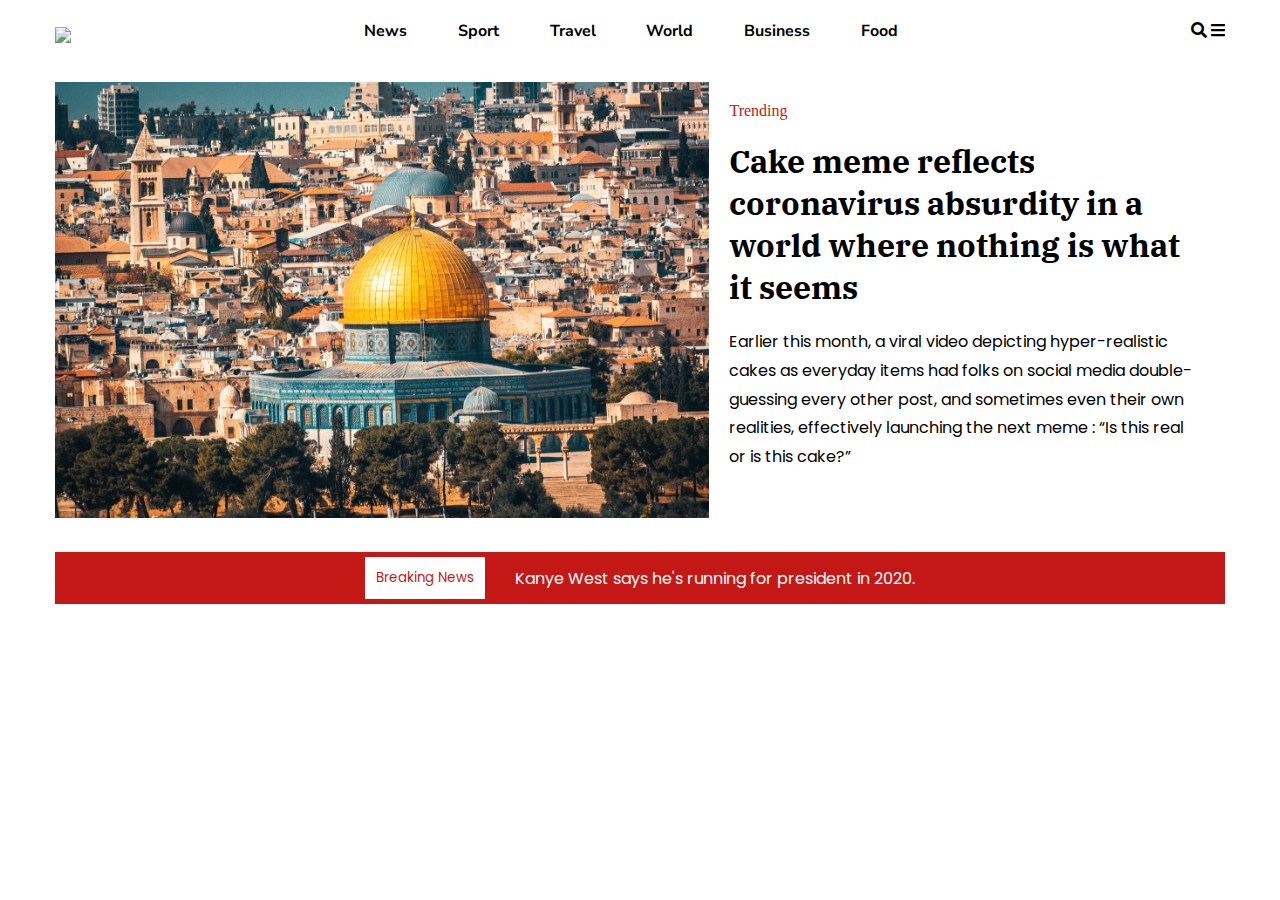
==== index.html @ 87505bb3 "formatt header section > Relates #2" ====
<!DOCTYPE html>
<html lang="en">
  <head>
    <meta charset="UTF-8" />
    <meta http-equiv="X-UA-Compatible" content="IE=edge" />
    <meta name="viewport" content="width=device-width, initial-scale=1.0" />
    <link
      rel="stylesheet"
      href="https://pro.fontawesome.com/releases/v5.10.0/css/all.css"
    />

    <link rel="stylesheet" href="style.css" />
    <title>News Websites</title>
  </head>
  <body>
    <div class="container">
      <header>
        <nav>
          <div class="logo">
            <img src="assets/logo.png" />
          </div>

          <ul class="menu">
            <li><a href=""> News</a></li>
            <li><a href=""> Sport</a></li>
            <li><a href=""> Travel</a></li>
            <li><a href=""> World</a></li>
            <li><a href=""> Business</a></li>
            <li><a href=""> Food</a></li>
          </ul>
          <div class="toggle">
            <span><i class="fas fa-search"></i></span>
            <span><i class="fas fa-bars"></i></span>
          </div>
        </nav>
        <div class="header">
          <div class="header-img">
            <img src="assets/1.png" alt="" />
          </div>
          <div class="header-info">
            <span>Trending</span>
            <h1>
              Cake meme reflects coronavirus absurdity in a world where nothing
              is what it seems
            </h1>
            <p>
              Earlier this month, a viral video depicting hyper-realistic cakes
              as everyday items had folks on social media double-guessing every
              other post, and sometimes even their own realities, effectively
              launching the next meme : “Is this real or is this cake?”
            </p>
          </div>
        </div>

        <div class="news">
          <button>Breaking News</button>

          <p>Kanye West says he's running for president in 2020.</p>
        </div>
      </header>
    </div>
  </body>
</html>
---- style.css ----
@import url("https://fonts.googleapis.com/css2?family=IBM+Plex+Serif:wght@300&display=swap");
@import url("https://fonts.googleapis.com/css2?family=IBM+Plex+Serif:wght@300&family=Poppins:wght@200&display=swap");
@import url("https://fonts.googleapis.com/css2?family=IBM+Plex+Serif:wght@300&family=Nunito+Sans:wght@200&family=Poppins:wght@200&display=swap");

* {
  padding: 0;
  margin: 0;
  box-sizing: border-box;
}
html {
  font-size: 16px;
}
.container {
  margin: auto;
  width: 1170px;
}

nav {
  width: 100%;
  margin-top: 10px;
  display: flex;
  flex-wrap: wrap;
  justify-content: space-between;
  align-items: center;
}
nav .logo {
  color: #000;
  font-family: "IBM Plex Serif";
  font-size: 2rem;
}

nav .menu {
  width: 50%;
  display: flex;
  flex-wrap: wrap;
  justify-content: space-around;
  list-style: none;
}
nav .menu li a {
  text-decoration: none;
  color: #000;
  font-weight: bold;
  font-family: "Nunito Sans";
  transition: all 0.5s ease-in-out;
}
nav .menu li a:hover {
  color: #c31815;
}
.header {
  margin: 30px 0px;
  display: flex;
  justify-content: space-between;
}
.header-img {
  overflow: hidden;
}
.header-img img {
  transition: all 0.5s ease-in-out;
}
.header-img:hover img {
  transform: scale(1.3);
}
.header-img img {
  max-width: 100%;
}

.header-info {
  padding: 20px;
  width: 50%;
}
.header-info span {
  color: #c31815;
}
.header-info h1 {
  margin: 20px 0px;
  font-family: "IBM Plex Serif";
}
.header-info p {
  line-height: 1.8;
  font-family: Poppins;
}

header .news {
  display: flex;
  justify-content: center;
  align-items: center;
  background-color: #c31815;
  padding: 5px;
}
header .news button {
  background-color: #fff;
  border: 1px solid #fff;
  margin-right: 30px;
  color: #c31815;
  padding: 10px;
  font-family: Poppins;
  animation: anime 1s ease-in-out 2s infinite forwards;
}
header .news p {
  color: #fff;
  font-family: Poppins;
}

@keyframes anime {
  0% {
    color: #000;
    font-size: 1.5rem;
  }

  100% {
    color: red;
    font-size: 1.5rem;
  }
}
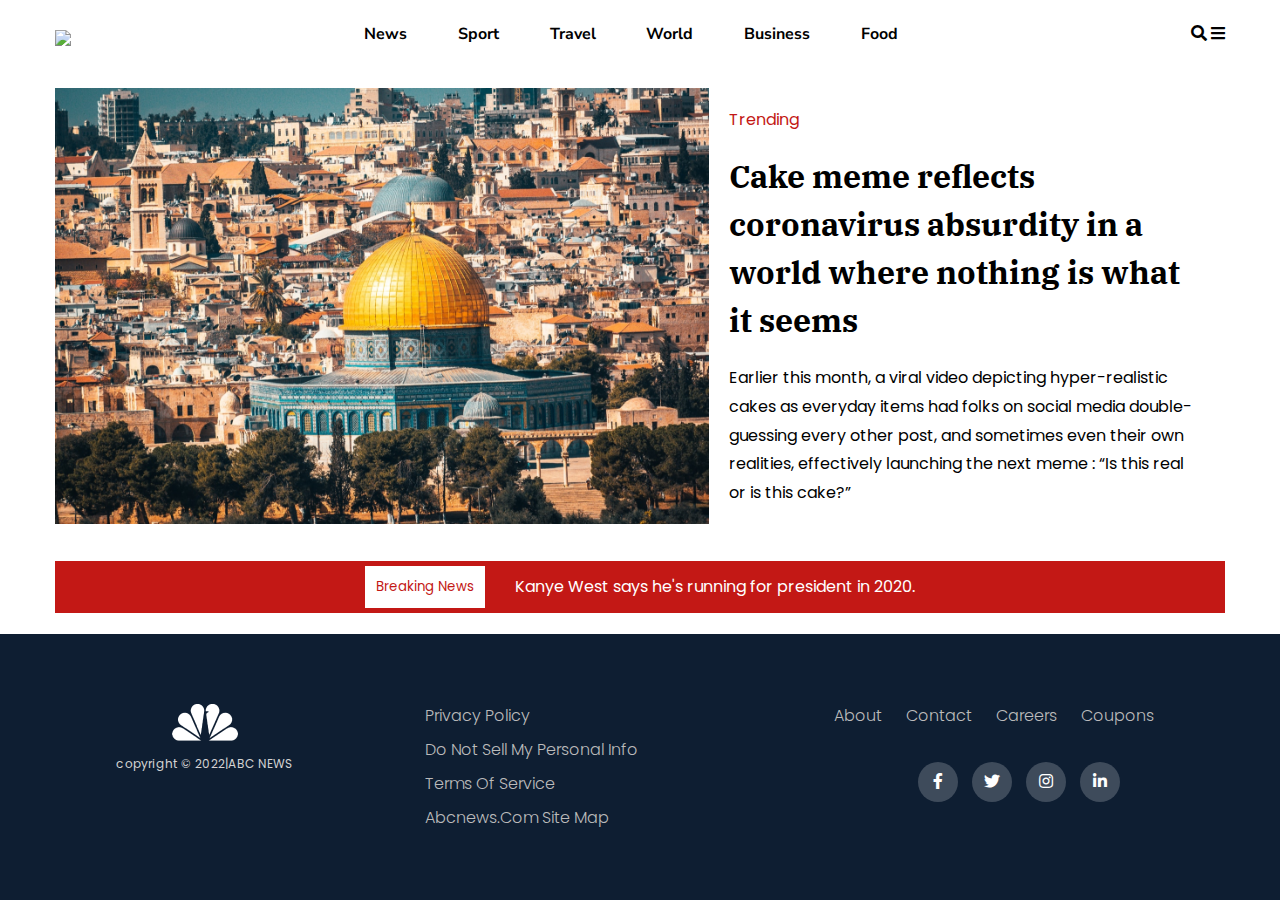
==== commit 499136f5: "add index.html and style.css and assets" ====
--- a/index.html
+++ b/index.html
@@ -1,63 +1,100 @@
 <!DOCTYPE html>
 <html lang="en">
-  <head>
+
+<head>
     <meta charset="UTF-8" />
     <meta http-equiv="X-UA-Compatible" content="IE=edge" />
     <meta name="viewport" content="width=device-width, initial-scale=1.0" />
-    <link
-      rel="stylesheet"
-      href="https://pro.fontawesome.com/releases/v5.10.0/css/all.css"
-    />
+    <link rel="stylesheet" href="https://pro.fontawesome.com/releases/v5.10.0/css/all.css" />
 
     <link rel="stylesheet" href="style.css" />
     <title>News Websites</title>
-  </head>
-  <body>
+</head>
+
+<body>
     <div class="container">
-      <header>
-        <nav>
-          <div class="logo">
-            <img src="assets/logo.png" />
-          </div>
+        <header>
+            <nav>
+                <div class="logo">
+                    <img src="assets/logo.png" />
+                </div>
 
-          <ul class="menu">
-            <li><a href=""> News</a></li>
-            <li><a href=""> Sport</a></li>
-            <li><a href=""> Travel</a></li>
-            <li><a href=""> World</a></li>
-            <li><a href=""> Business</a></li>
-            <li><a href=""> Food</a></li>
-          </ul>
-          <div class="toggle">
-            <span><i class="fas fa-search"></i></span>
-            <span><i class="fas fa-bars"></i></span>
-          </div>
-        </nav>
-        <div class="header">
-          <div class="header-img">
-            <img src="assets/1.png" alt="" />
-          </div>
-          <div class="header-info">
-            <span>Trending</span>
-            <h1>
-              Cake meme reflects coronavirus absurdity in a world where nothing
-              is what it seems
-            </h1>
-            <p>
-              Earlier this month, a viral video depicting hyper-realistic cakes
-              as everyday items had folks on social media double-guessing every
-              other post, and sometimes even their own realities, effectively
-              launching the next meme : “Is this real or is this cake?”
-            </p>
-          </div>
+                <ul class="menu">
+                    <li><a href=""> News</a></li>
+                    <li><a href=""> Sport</a></li>
+                    <li><a href=""> Travel</a></li>
+                    <li><a href=""> World</a></li>
+                    <li><a href=""> Business</a></li>
+                    <li><a href=""> Food</a></li>
+                </ul>
+                <div class="toggle">
+                    <span><i class="fas fa-search"></i></span>
+                    <span><i class="fas fa-bars"></i></span>
+                </div>
+            </nav>
+            <div class="header">
+                <div class="header-img">
+                    <img src="assets/1.png" alt="" />
+                </div>
+                <div class="header-info">
+                    <span>Trending</span>
+                    <h1>
+                        Cake meme reflects coronavirus absurdity in a world where nothing is what it seems
+                    </h1>
+                    <p>
+                        Earlier this month, a viral video depicting hyper-realistic cakes as everyday items had folks on social media double-guessing every other post, and sometimes even their own realities, effectively launching the next meme : “Is this real or is this cake?”
+                    </p>
+                </div>
+            </div>
+
+            <div class="news">
+                <button>Breaking News</button>
+
+                <p>Kanye West says he's running for president in 2020.</p>
+            </div>
+        </header>
+    </div>
+
+
+    <footer class="footer">
+        <div class="row">
+            <div class="footer-col footer-logo">
+                <img src="assets/image_53.png">
+                <p class="copyright">copyright &copy; 2022|ABC NEWS</p>
+
+            </div>
+
+            <div class="footer-col">
+                <ul>
+                    <li><a href="#">Privacy Policy</a></li>
+                    <li><a href="#">Do not sell my personal info</a></li>
+                    <li><a href="#">Terms of Service</a></li>
+                    <li><a href="#">abcnews.com Site Map</a></li>
+                </ul>
+            </div>
+            <div class="footer-col">
+                <ul>
+                    <div class="about">
+                        <a href="#">About&nbsp; &nbsp; &nbsp; </a>
+                        <a href="#">Contact&nbsp; &nbsp; &nbsp; </a>
+                        <a href="#">Careers&nbsp; &nbsp; &nbsp; </a>
+                        <a href="#">Coupons</a>
+                    </div>
+
+                </ul>
+                <br>
+                <div class="social-links">
+                    <a href="#"><i class="fab fa-facebook-f"></i></a>
+                    <a href="#"><i class="fab fa-twitter"></i></a>
+                    <a href="#"><i class="fab fa-instagram"></i></a>
+                    <a href="#"><i class="fab fa-linkedin-in"></i></a>
+                </div>
+            </div>
         </div>
+        </div>
+    </footer>
 
-        <div class="news">
-          <button>Breaking News</button>
+</body>
 
-          <p>Kanye West says he's running for president in 2020.</p>
-        </div>
-      </header>
-    </div>
-  </body>
-</html>
+
+</html>--- a/style.css
+++ b/style.css
@@ -1,114 +1,228 @@
 @import url("https://fonts.googleapis.com/css2?family=IBM+Plex+Serif:wght@300&display=swap");
 @import url("https://fonts.googleapis.com/css2?family=IBM+Plex+Serif:wght@300&family=Poppins:wght@200&display=swap");
 @import url("https://fonts.googleapis.com/css2?family=IBM+Plex+Serif:wght@300&family=Nunito+Sans:wght@200&family=Poppins:wght@200&display=swap");
-
 * {
-  padding: 0;
-  margin: 0;
-  box-sizing: border-box;
-}
+    padding: 0;
+    margin: 0;
+    box-sizing: border-box;
+}
+
 html {
-  font-size: 16px;
-}
+    font-size: 16px;
+}
+
 .container {
-  margin: auto;
-  width: 1170px;
+    margin: auto;
+    width: 1170px;
 }
 
 nav {
-  width: 100%;
-  margin-top: 10px;
-  display: flex;
-  flex-wrap: wrap;
-  justify-content: space-between;
-  align-items: center;
-}
+    width: 100%;
+    margin-top: 10px;
+    display: flex;
+    flex-wrap: wrap;
+    justify-content: space-between;
+    align-items: center;
+}
+
 nav .logo {
-  color: #000;
-  font-family: "IBM Plex Serif";
-  font-size: 2rem;
+    color: #000;
+    font-family: "IBM Plex Serif";
+    font-size: 2rem;
 }
 
 nav .menu {
-  width: 50%;
-  display: flex;
-  flex-wrap: wrap;
-  justify-content: space-around;
-  list-style: none;
-}
+    width: 50%;
+    display: flex;
+    flex-wrap: wrap;
+    justify-content: space-around;
+    list-style: none;
+}
+
 nav .menu li a {
-  text-decoration: none;
-  color: #000;
-  font-weight: bold;
-  font-family: "Nunito Sans";
-  transition: all 0.5s ease-in-out;
-}
+    text-decoration: none;
+    color: #000;
+    font-weight: bold;
+    font-family: "Nunito Sans";
+    transition: all 0.5s ease-in-out;
+}
+
 nav .menu li a:hover {
-  color: #c31815;
-}
+    color: #c31815;
+}
+
 .header {
-  margin: 30px 0px;
-  display: flex;
-  justify-content: space-between;
-}
+    margin: 30px 0px;
+    display: flex;
+    justify-content: space-between;
+}
+
 .header-img {
-  overflow: hidden;
-}
+    overflow: hidden;
+}
+
 .header-img img {
-  transition: all 0.5s ease-in-out;
-}
+    transition: all 0.5s ease-in-out;
+}
+
 .header-img:hover img {
-  transform: scale(1.3);
-}
+    transform: scale(1.3);
+}
+
 .header-img img {
-  max-width: 100%;
+    max-width: 100%;
 }
 
 .header-info {
-  padding: 20px;
-  width: 50%;
-}
+    padding: 20px;
+    width: 50%;
+}
+
 .header-info span {
-  color: #c31815;
-}
+    color: #c31815;
+}
+
 .header-info h1 {
-  margin: 20px 0px;
-  font-family: "IBM Plex Serif";
-}
+    margin: 20px 0px;
+    font-family: "IBM Plex Serif";
+}
+
 .header-info p {
-  line-height: 1.8;
-  font-family: Poppins;
+    line-height: 1.8;
+    font-family: Poppins;
 }
 
 header .news {
-  display: flex;
-  justify-content: center;
-  align-items: center;
-  background-color: #c31815;
-  padding: 5px;
-}
+    display: flex;
+    justify-content: center;
+    align-items: center;
+    background-color: #c31815;
+    padding: 5px;
+}
+
 header .news button {
-  background-color: #fff;
-  border: 1px solid #fff;
-  margin-right: 30px;
-  color: #c31815;
-  padding: 10px;
-  font-family: Poppins;
-  animation: anime 1s ease-in-out 2s infinite forwards;
-}
+    background-color: #fff;
+    border: 1px solid #fff;
+    margin-right: 30px;
+    color: #c31815;
+    padding: 10px;
+    font-family: Poppins;
+    animation: anime 1s ease-in-out 2s infinite forwards;
+}
+
 header .news p {
-  color: #fff;
-  font-family: Poppins;
+    color: #fff;
+    font-family: Poppins;
 }
 
 @keyframes anime {
-  0% {
-    color: #000;
-    font-size: 1.5rem;
-  }
-
-  100% {
-    color: red;
-    font-size: 1.5rem;
-  }
-}
+    0% {
+        color: #000;
+        font-size: 1.5rem;
+    }
+    100% {
+        color: red;
+        font-size: 1.5rem;
+    }
+}
+
+body {
+    line-height: 1.5;
+    font-family: "Poppins", sans-serif;
+}
+
+.row {
+    display: flex;
+    flex-wrap: wrap;
+}
+
+ul {
+    list-style: none;
+}
+
+.footer {
+    background-color: #0e1e32;
+    padding: 70px 0;
+    position: absolute;
+    bottom: 0;
+    width: 100%;
+}
+
+.footer-col {
+    width: 32%;
+    padding: 0 15px;
+}
+
+.footer-col ul li:not(:last-child) {
+    margin-bottom: 10px;
+}
+
+.footer-col ul li a {
+    font-size: 16px;
+    text-transform: capitalize;
+    color: #ffffff;
+    text-decoration: none;
+    font-weight: 300;
+    color: #bbbbbb;
+    display: block;
+    transition: all 0.3s ease;
+}
+
+.footer-col ul li a:hover {
+    color: #ffffff;
+    padding-left: 8px;
+}
+
+.footer-col .social-links {
+    text-align: center;
+}
+
+.footer-col .social-links a {
+    display: inline-block;
+    height: 40px;
+    width: 40px;
+    background-color: rgba(255, 255, 255, 0.2);
+    margin: 0 10px 10px 0;
+    text-align: center;
+    line-height: 40px;
+    color: #ffffff;
+    border-radius: 50%;
+    transition: all 0.5s ease;
+}
+
+.footer-col .social-links a:hover {
+    color: #24262b;
+    background-color: #ffffff;
+}
+
+.copyright {
+    font-family: Poppins;
+    font-size: 12px;
+    line-height: 25px;
+    /* identical to box height */
+    letter-spacing: 0.02em;
+    color: lightgray;
+}
+
+.about {
+    margin-bottom: 10px;
+}
+
+.about a {
+    font-size: 16px;
+    text-transform: capitalize;
+    color: #ffffff;
+    text-decoration: none;
+    font-weight: 300;
+    color: #bbbbbb;
+    transition: all 0.3s ease;
+}
+
+.about a:hover {
+    color: #ffffff;
+    padding-left: 8px;
+}
+
+.footer-logo {
+    text-align: center;
+}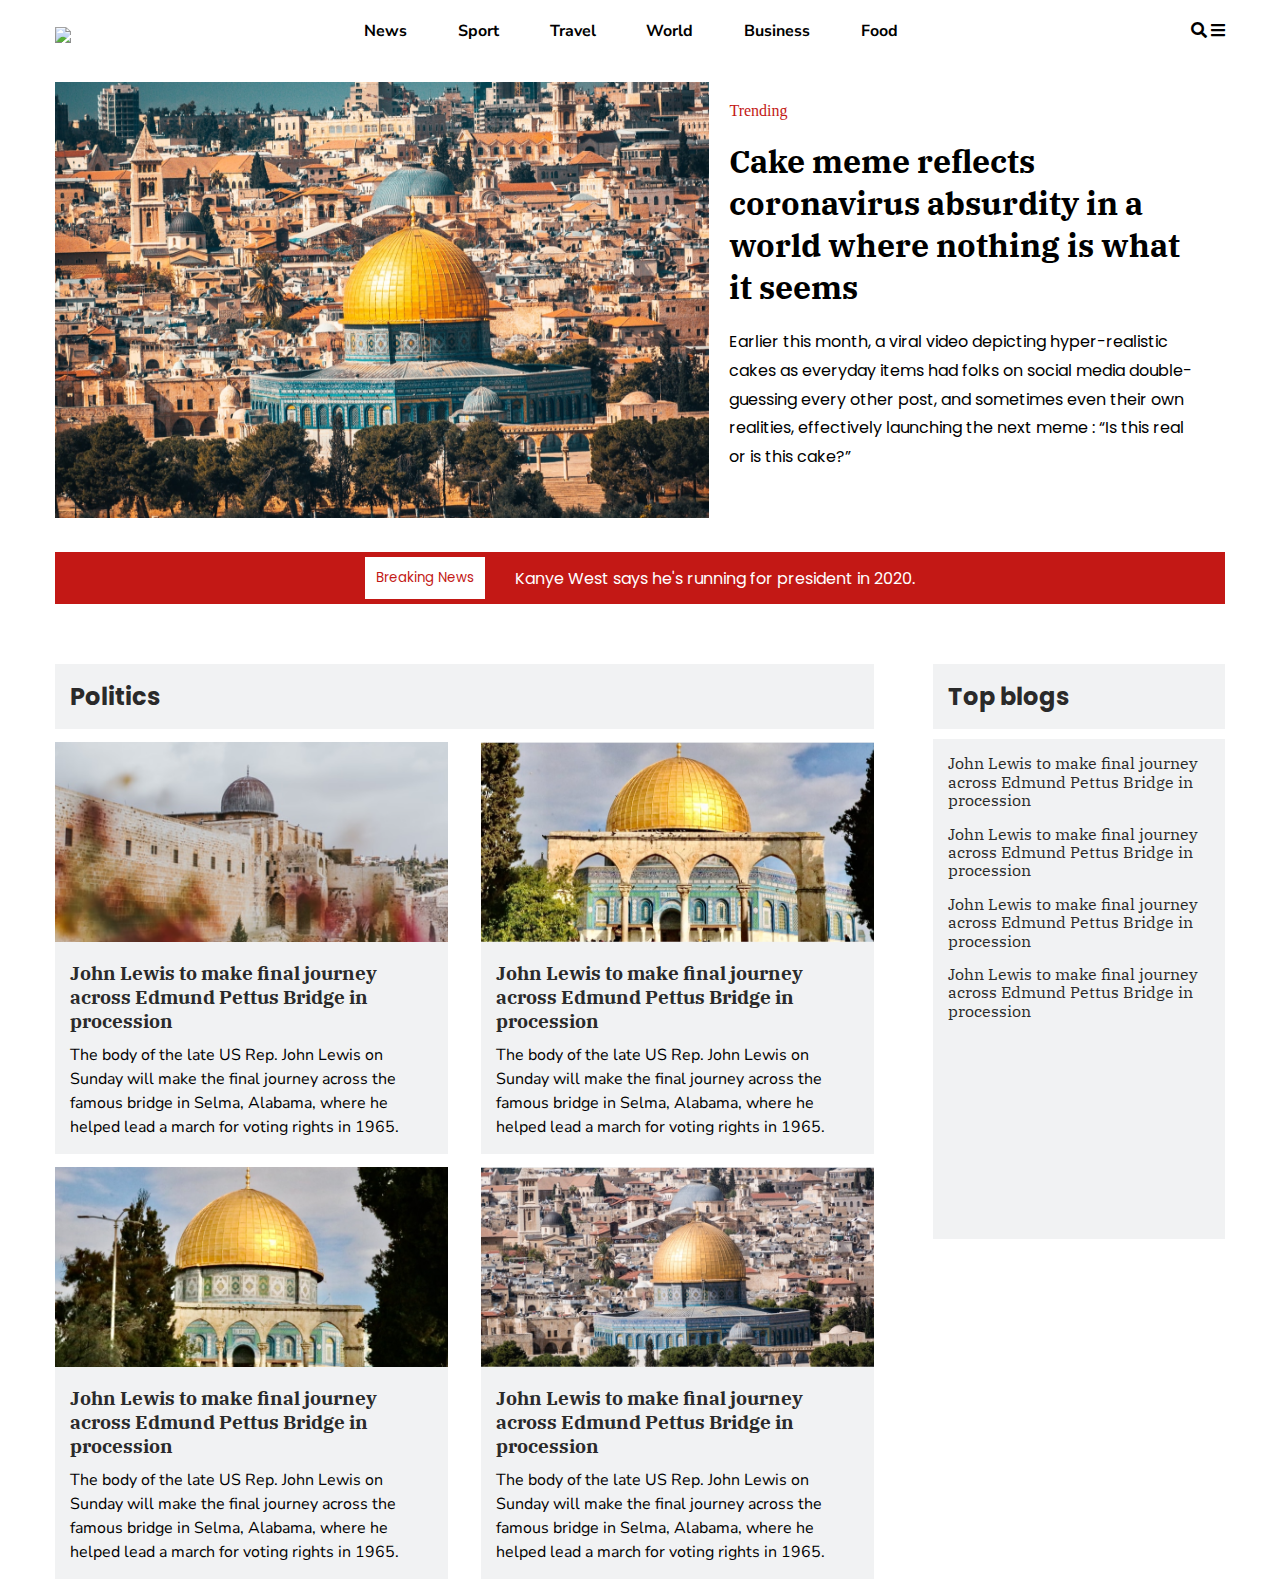
==== commit d3816626: "Create Politics Section & TopBlogs Section Aside > Relates #4" ====
--- a/index.html
+++ b/index.html
@@ -1,100 +1,162 @@
 <!DOCTYPE html>
 <html lang="en">
-
-<head>
+  <head>
     <meta charset="UTF-8" />
     <meta http-equiv="X-UA-Compatible" content="IE=edge" />
     <meta name="viewport" content="width=device-width, initial-scale=1.0" />
-    <link rel="stylesheet" href="https://pro.fontawesome.com/releases/v5.10.0/css/all.css" />
+    <link
+      rel="stylesheet"
+      href="https://pro.fontawesome.com/releases/v5.10.0/css/all.css"
+    />
 
     <link rel="stylesheet" href="style.css" />
     <title>News Websites</title>
-</head>
+  </head>
+  <body>
+    <div class="container">
+      <header>
+        <nav>
+          <div class="logo">
+            <img src="assets/logo.png" />
+          </div>
 
-<body>
-    <div class="container">
-        <header>
-            <nav>
-                <div class="logo">
-                    <img src="assets/logo.png" />
+          <ul class="menu">
+            <li><a href=""> News</a></li>
+            <li><a href=""> Sport</a></li>
+            <li><a href=""> Travel</a></li>
+            <li><a href=""> World</a></li>
+            <li><a href=""> Business</a></li>
+            <li><a href=""> Food</a></li>
+          </ul>
+          <div class="toggle">
+            <span><i class="fas fa-search"></i></span>
+            <span><i class="fas fa-bars"></i></span>
+          </div>
+        </nav>
+        <div class="header">
+          <div class="header-img">
+            <img src="assets/1.png" alt="" />
+          </div>
+          <div class="header-info">
+            <span>Trending</span>
+            <h1>
+              Cake meme reflects coronavirus absurdity in a world where nothing
+              is what it seems
+            </h1>
+            <p>
+              Earlier this month, a viral video depicting hyper-realistic cakes
+              as everyday items had folks on social media double-guessing every
+              other post, and sometimes even their own realities, effectively
+              launching the next meme : “Is this real or is this cake?”
+            </p>
+          </div>
+        </div>
+
+        <div class="header-news">
+          <button>Breaking News</button>
+
+          <p>Kanye West says he's running for president in 2020.</p>
+        </div>
+      </header>
+
+      <main>
+        <section class="main">
+          <div class="news">
+            <h2>Politics</h2>
+
+            <div class="cards">
+              <div class="card">
+                <img src="assets/2.png" alt="" />
+                <div class="card-body">
+                  <h3>
+                    John Lewis to make final journey across Edmund Pettus Bridge
+                    in procession
+                  </h3>
+                  <p>
+                    The body of the late US Rep. John Lewis on Sunday will make
+                    the final journey across the famous bridge in Selma,
+                    Alabama, where he helped lead a march for voting rights in
+                    1965.
+                  </p>
                 </div>
+              </div>
 
-                <ul class="menu">
-                    <li><a href=""> News</a></li>
-                    <li><a href=""> Sport</a></li>
-                    <li><a href=""> Travel</a></li>
-                    <li><a href=""> World</a></li>
-                    <li><a href=""> Business</a></li>
-                    <li><a href=""> Food</a></li>
-                </ul>
-                <div class="toggle">
-                    <span><i class="fas fa-search"></i></span>
-                    <span><i class="fas fa-bars"></i></span>
+              <div class="card">
+                <img src="assets/3.png" alt="" />
+                <div class="card-body">
+                  <h3>
+                    John Lewis to make final journey across Edmund Pettus Bridge
+                    in procession
+                  </h3>
+                  <p>
+                    The body of the late US Rep. John Lewis on Sunday will make
+                    the final journey across the famous bridge in Selma,
+                    Alabama, where he helped lead a march for voting rights in
+                    1965.
+                  </p>
                 </div>
-            </nav>
-            <div class="header">
-                <div class="header-img">
-                    <img src="assets/1.png" alt="" />
-                </div>
-                <div class="header-info">
-                    <span>Trending</span>
-                    <h1>
-                        Cake meme reflects coronavirus absurdity in a world where nothing is what it seems
-                    </h1>
-                    <p>
-                        Earlier this month, a viral video depicting hyper-realistic cakes as everyday items had folks on social media double-guessing every other post, and sometimes even their own realities, effectively launching the next meme : “Is this real or is this cake?”
-                    </p>
-                </div>
+              </div>
             </div>
 
-            <div class="news">
-                <button>Breaking News</button>
+            <div class="cards">
+              <div class="card">
+                <img src="assets/4.png" alt="" />
+                <div class="card-body">
+                  <h3>
+                    John Lewis to make final journey across Edmund Pettus Bridge
+                    in procession
+                  </h3>
+                  <p>
+                    The body of the late US Rep. John Lewis on Sunday will make
+                    the final journey across the famous bridge in Selma,
+                    Alabama, where he helped lead a march for voting rights in
+                    1965.
+                  </p>
+                </div>
+              </div>
 
-                <p>Kanye West says he's running for president in 2020.</p>
+              <div class="card">
+                <img src="assets/5.png" alt="" />
+                <div class="card-body">
+                  <h3>
+                    John Lewis to make final journey across Edmund Pettus Bridge
+                    in procession
+                  </h3>
+                  <p>
+                    The body of the late US Rep. John Lewis on Sunday will make
+                    the final journey across the famous bridge in Selma,
+                    Alabama, where he helped lead a march for voting rights in
+                    1965.
+                  </p>
+                </div>
+              </div>
             </div>
-        </header>
+          </div>
+
+          <div class="blogs">
+            <h2>Top blogs</h2>
+
+            <div class="last-blogs">
+              <p>
+                John Lewis to make final journey across Edmund Pettus Bridge in
+                procession
+              </p>
+              <p>
+                John Lewis to make final journey across Edmund Pettus Bridge in
+                procession
+              </p>
+              <p>
+                John Lewis to make final journey across Edmund Pettus Bridge in
+                procession
+              </p>
+              <p>
+                John Lewis to make final journey across Edmund Pettus Bridge in
+                procession
+              </p>
+            </div>
+          </div>
+        </section>
+      </main>
     </div>
-
-
-    <footer class="footer">
-        <div class="row">
-            <div class="footer-col footer-logo">
-                <img src="assets/image_53.png">
-                <p class="copyright">copyright &copy; 2022|ABC NEWS</p>
-
-            </div>
-
-            <div class="footer-col">
-                <ul>
-                    <li><a href="#">Privacy Policy</a></li>
-                    <li><a href="#">Do not sell my personal info</a></li>
-                    <li><a href="#">Terms of Service</a></li>
-                    <li><a href="#">abcnews.com Site Map</a></li>
-                </ul>
-            </div>
-            <div class="footer-col">
-                <ul>
-                    <div class="about">
-                        <a href="#">About&nbsp; &nbsp; &nbsp; </a>
-                        <a href="#">Contact&nbsp; &nbsp; &nbsp; </a>
-                        <a href="#">Careers&nbsp; &nbsp; &nbsp; </a>
-                        <a href="#">Coupons</a>
-                    </div>
-
-                </ul>
-                <br>
-                <div class="social-links">
-                    <a href="#"><i class="fab fa-facebook-f"></i></a>
-                    <a href="#"><i class="fab fa-twitter"></i></a>
-                    <a href="#"><i class="fab fa-instagram"></i></a>
-                    <a href="#"><i class="fab fa-linkedin-in"></i></a>
-                </div>
-            </div>
-        </div>
-        </div>
-    </footer>
-
-</body>
-
-
-</html>+  </body>
+</html>
--- a/style.css
+++ b/style.css
@@ -1,228 +1,191 @@
 @import url("https://fonts.googleapis.com/css2?family=IBM+Plex+Serif:wght@300&display=swap");
 @import url("https://fonts.googleapis.com/css2?family=IBM+Plex+Serif:wght@300&family=Poppins:wght@200&display=swap");
 @import url("https://fonts.googleapis.com/css2?family=IBM+Plex+Serif:wght@300&family=Nunito+Sans:wght@200&family=Poppins:wght@200&display=swap");
+
 * {
-    padding: 0;
-    margin: 0;
-    box-sizing: border-box;
+  padding: 0;
+  margin: 0;
+  box-sizing: border-box;
 }
-
 html {
-    font-size: 16px;
+  font-size: 16px;
 }
-
 .container {
-    margin: auto;
-    width: 1170px;
+  margin: auto;
+  width: 1170px;
 }
 
 nav {
-    width: 100%;
-    margin-top: 10px;
-    display: flex;
-    flex-wrap: wrap;
-    justify-content: space-between;
-    align-items: center;
+  width: 100%;
+  margin-top: 10px;
+  display: flex;
+  flex-wrap: wrap;
+  justify-content: space-between;
+  align-items: center;
 }
-
 nav .logo {
-    color: #000;
-    font-family: "IBM Plex Serif";
-    font-size: 2rem;
+  color: #000;
+  font-family: "IBM Plex Serif";
+  font-size: 2rem;
 }
 
 nav .menu {
-    width: 50%;
-    display: flex;
-    flex-wrap: wrap;
-    justify-content: space-around;
-    list-style: none;
+  width: 50%;
+  display: flex;
+  flex-wrap: wrap;
+  justify-content: space-around;
+  list-style: none;
 }
-
 nav .menu li a {
-    text-decoration: none;
-    color: #000;
-    font-weight: bold;
-    font-family: "Nunito Sans";
-    transition: all 0.5s ease-in-out;
+  text-decoration: none;
+  color: #000;
+  font-weight: bold;
+  font-family: "Nunito Sans";
+  transition: all 0.5s ease-in-out;
 }
-
 nav .menu li a:hover {
-    color: #c31815;
+  color: #c31815;
 }
-
 .header {
-    margin: 30px 0px;
-    display: flex;
-    justify-content: space-between;
+  margin: 30px 0px;
+  display: flex;
+  justify-content: space-between;
 }
-
 .header-img {
-    overflow: hidden;
+  overflow: hidden;
 }
-
 .header-img img {
-    transition: all 0.5s ease-in-out;
+  transition: all 0.5s ease-in-out;
 }
-
 .header-img:hover img {
-    transform: scale(1.3);
+  transform: scale(1.3);
 }
-
 .header-img img {
-    max-width: 100%;
+  max-width: 100%;
 }
 
 .header-info {
-    padding: 20px;
-    width: 50%;
+  padding: 20px;
+  width: 50%;
+}
+.header-info span {
+  color: #c31815;
+}
+.header-info h1 {
+  margin: 20px 0px;
+  font-family: "IBM Plex Serif";
+}
+.header-info p {
+  line-height: 1.8;
+  font-family: Poppins;
 }
 
-.header-info span {
-    color: #c31815;
+header .header-news {
+  display: flex;
+  justify-content: center;
+  align-items: center;
+  background-color: #c31815;
+  padding: 5px;
 }
-
-.header-info h1 {
-    margin: 20px 0px;
-    font-family: "IBM Plex Serif";
+header .header-news button {
+  background-color: #fff;
+  border: 1px solid #fff;
+  margin-right: 30px;
+  color: #c31815;
+  padding: 10px;
+  font-family: Poppins;
+  animation: anime 1s ease-in-out 2s infinite forwards;
 }
-
-.header-info p {
-    line-height: 1.8;
-    font-family: Poppins;
-}
-
-header .news {
-    display: flex;
-    justify-content: center;
-    align-items: center;
-    background-color: #c31815;
-    padding: 5px;
-}
-
-header .news button {
-    background-color: #fff;
-    border: 1px solid #fff;
-    margin-right: 30px;
-    color: #c31815;
-    padding: 10px;
-    font-family: Poppins;
-    animation: anime 1s ease-in-out 2s infinite forwards;
-}
-
-header .news p {
-    color: #fff;
-    font-family: Poppins;
+header .header-news p {
+  color: #fff;
+  font-family: Poppins;
 }
 
 @keyframes anime {
-    0% {
-        color: #000;
-        font-size: 1.5rem;
-    }
-    100% {
-        color: red;
-        font-size: 1.5rem;
-    }
+  0% {
+    color: #000;
+    font-size: 1.5rem;
+  }
+
+  100% {
+    color: red;
+    font-size: 1.5rem;
+  }
 }
 
-body {
-    line-height: 1.5;
-    font-family: "Poppins", sans-serif;
+/*****  main Section ******/
+.main {
+  padding-top: 60px;
+  display: flex;
+  justify-content: space-between;
+  width: 100%;
+  align-items: flex-start;
 }
 
-.row {
-    display: flex;
-    flex-wrap: wrap;
+.news {
+  width: 70%;
+}
+.news h2 {
+  background-color: #f1f2f3;
+  padding: 15px;
+  color: #2a2a2a;
+  font-family: "Poppins";
 }
 
-ul {
-    list-style: none;
+.news .cards {
+  display: flex;
+  margin-top: 13px;
+  justify-content: space-between;
+}
+.news .cards .card {
+  width: 48%;
+  background-color: #f1f2f3;
+}
+.news .cards .card .card-body {
+  padding: 15px;
+}
+.news .cards .card .card-body h3 {
+  color: #2a2a2a;
+  font-family: "IBM Plex Serif";
+}
+.news .cards .card .card-body p {
+  line-height: 1.5;
+  margin-top: 10px;
+  font-family: "Nunito Sans";
+  font-size: 1rem;
 }
 
-.footer {
-    background-color: #0e1e32;
-    padding: 70px 0;
-    position: absolute;
-    bottom: 0;
-    width: 100%;
+.news .cards .card img {
+  max-width: 100%;
+  height: 200px;
+  object-fit: cover;
+  transition: all 0.5s ease-in-out;
 }
 
-.footer-col {
-    width: 32%;
-    padding: 0 15px;
+.news .cards .card:hover img {
+  transform: scale(1.1);
+}
+.blogs {
+  width: 25%;
 }
 
-.footer-col ul li:not(:last-child) {
-    margin-bottom: 10px;
+.blogs h2 {
+  background-color: #f1f2f3;
+  padding: 15px;
+  color: #2a2a2a;
+  font-family: "Poppins";
+}
+.last-blogs {
+  background-color: #f1f2f3;
+  padding: 15px 0px 15px 15px;
+  margin-top: 10px;
+  height: 500px;
 }
 
-.footer-col ul li a {
-    font-size: 16px;
-    text-transform: capitalize;
-    color: #ffffff;
-    text-decoration: none;
-    font-weight: 300;
-    color: #bbbbbb;
-    display: block;
-    transition: all 0.3s ease;
+.last-blogs p {
+  color: #2a2a2a;
+  margin-bottom: 15px;
+  font-family: "IBM Plex Serif";
+  line-height: 115.38%;
 }
-
-.footer-col ul li a:hover {
-    color: #ffffff;
-    padding-left: 8px;
-}
-
-.footer-col .social-links {
-    text-align: center;
-}
-
-.footer-col .social-links a {
-    display: inline-block;
-    height: 40px;
-    width: 40px;
-    background-color: rgba(255, 255, 255, 0.2);
-    margin: 0 10px 10px 0;
-    text-align: center;
-    line-height: 40px;
-    color: #ffffff;
-    border-radius: 50%;
-    transition: all 0.5s ease;
-}
-
-.footer-col .social-links a:hover {
-    color: #24262b;
-    background-color: #ffffff;
-}
-
-.copyright {
-    font-family: Poppins;
-    font-size: 12px;
-    line-height: 25px;
-    /* identical to box height */
-    letter-spacing: 0.02em;
-    color: lightgray;
-}
-
-.about {
-    margin-bottom: 10px;
-}
-
-.about a {
-    font-size: 16px;
-    text-transform: capitalize;
-    color: #ffffff;
-    text-decoration: none;
-    font-weight: 300;
-    color: #bbbbbb;
-    transition: all 0.3s ease;
-}
-
-.about a:hover {
-    color: #ffffff;
-    padding-left: 8px;
-}
-
-.footer-logo {
-    text-align: center;
-}+/**** end main section ***/
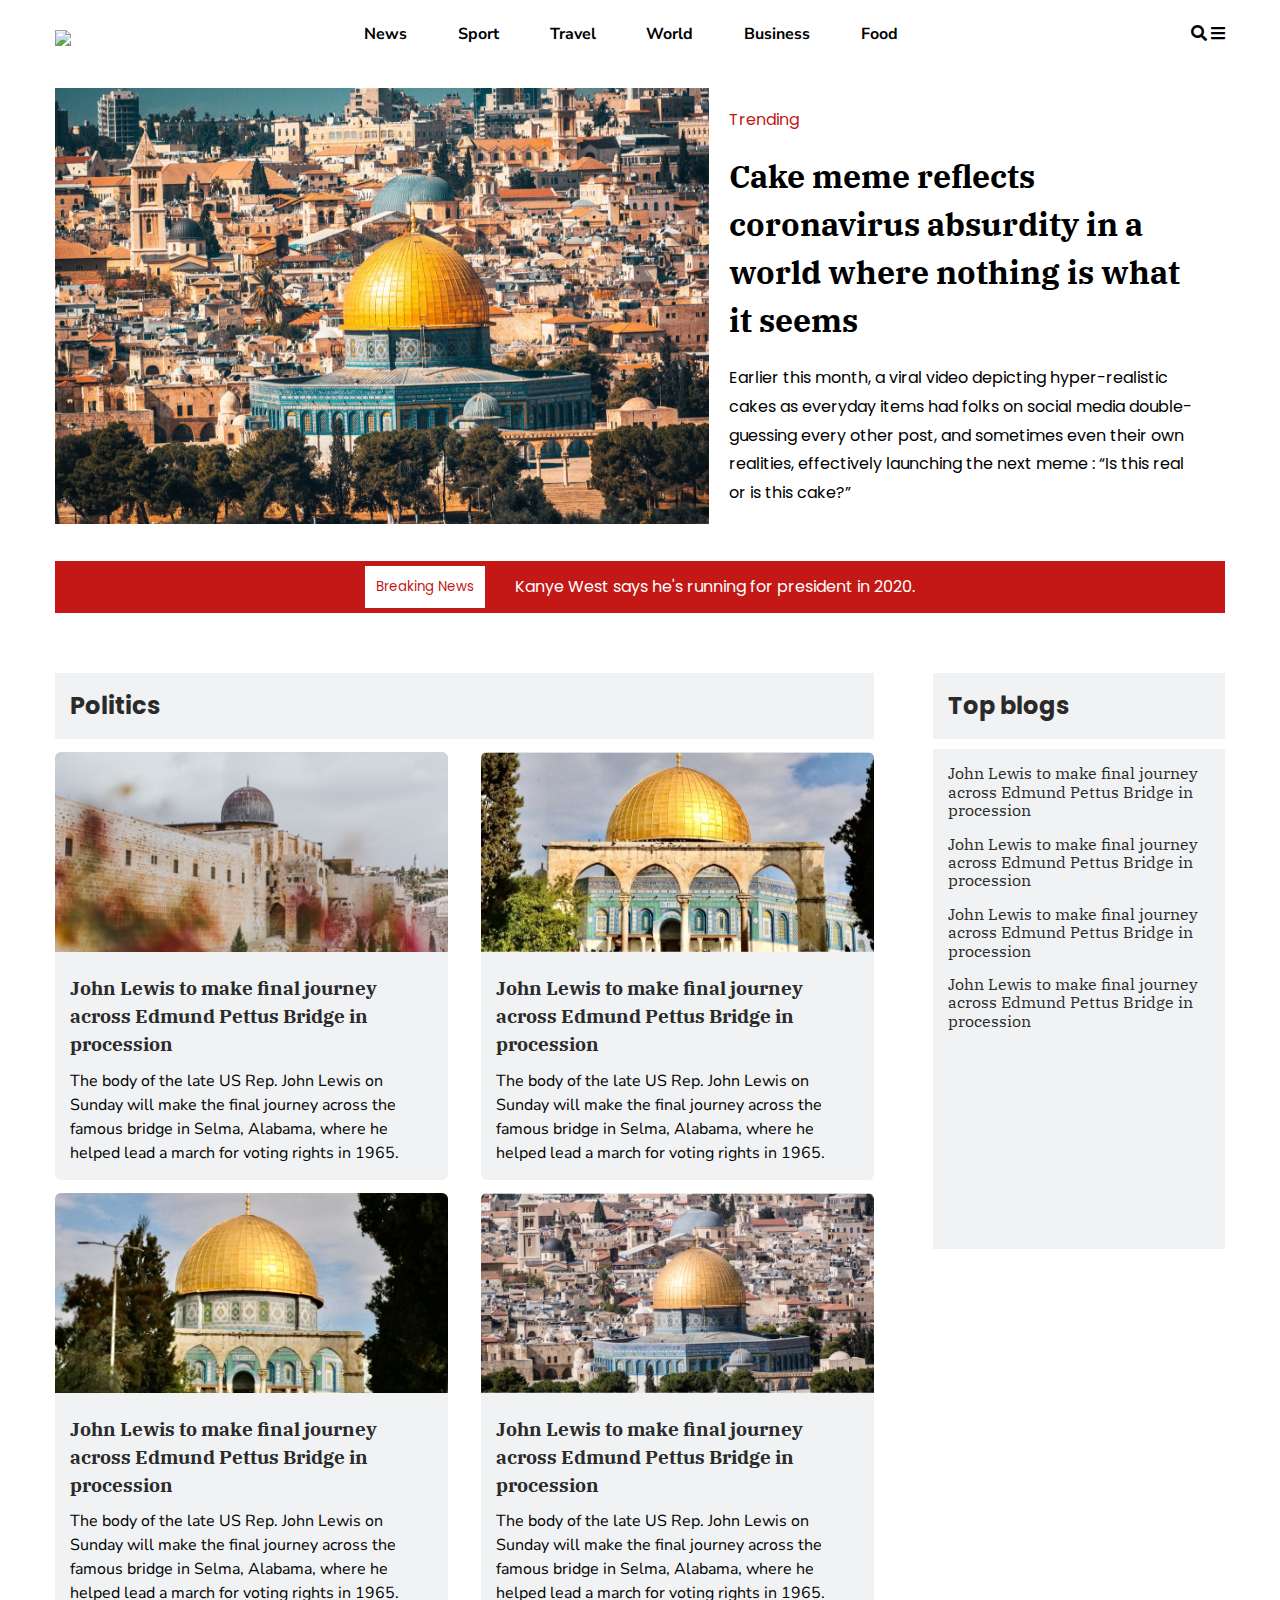
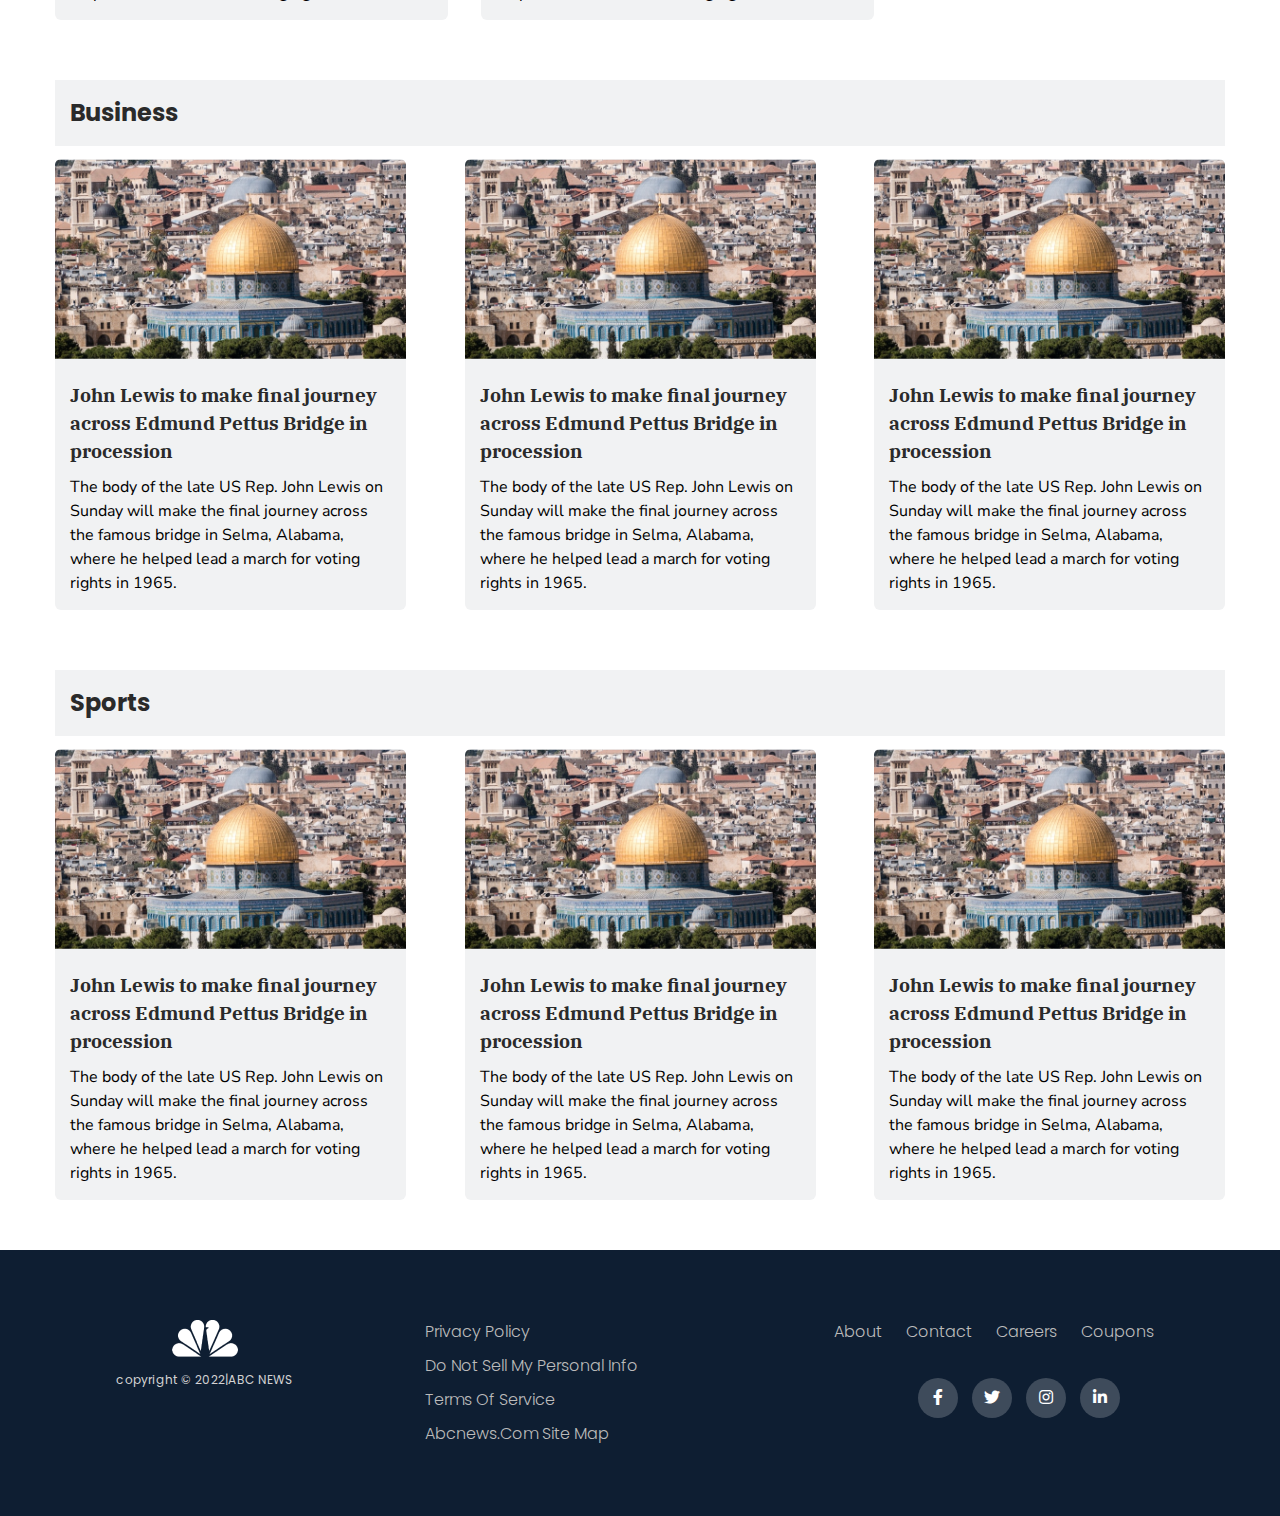
==== commit 342a949d: "add index.html & style.css" ====
--- a/index.html
+++ b/index.html
@@ -1,162 +1,295 @@
 <!DOCTYPE html>
 <html lang="en">
-  <head>
-    <meta charset="UTF-8" />
-    <meta http-equiv="X-UA-Compatible" content="IE=edge" />
-    <meta name="viewport" content="width=device-width, initial-scale=1.0" />
-    <link
-      rel="stylesheet"
-      href="https://pro.fontawesome.com/releases/v5.10.0/css/all.css"
-    />
-
-    <link rel="stylesheet" href="style.css" />
-    <title>News Websites</title>
-  </head>
-  <body>
-    <div class="container">
-      <header>
-        <nav>
-          <div class="logo">
-            <img src="assets/logo.png" />
-          </div>
-
-          <ul class="menu">
-            <li><a href=""> News</a></li>
-            <li><a href=""> Sport</a></li>
-            <li><a href=""> Travel</a></li>
-            <li><a href=""> World</a></li>
-            <li><a href=""> Business</a></li>
-            <li><a href=""> Food</a></li>
-          </ul>
-          <div class="toggle">
-            <span><i class="fas fa-search"></i></span>
-            <span><i class="fas fa-bars"></i></span>
-          </div>
-        </nav>
-        <div class="header">
-          <div class="header-img">
-            <img src="assets/1.png" alt="" />
-          </div>
-          <div class="header-info">
-            <span>Trending</span>
-            <h1>
-              Cake meme reflects coronavirus absurdity in a world where nothing
-              is what it seems
-            </h1>
-            <p>
-              Earlier this month, a viral video depicting hyper-realistic cakes
-              as everyday items had folks on social media double-guessing every
-              other post, and sometimes even their own realities, effectively
-              launching the next meme : “Is this real or is this cake?”
-            </p>
-          </div>
+    <head>
+        <meta charset="UTF-8" />
+        <meta http-equiv="X-UA-Compatible" content="IE=edge" />
+        <meta name="viewport" content="width=device-width, initial-scale=1.0" />
+        <link
+            rel="stylesheet"
+            href="https://pro.fontawesome.com/releases/v5.10.0/css/all.css"
+        />
+
+        <link rel="stylesheet" href="style.css" />
+        <title>News Websites</title>
+    </head>
+
+    <body>
+        <div class="container">
+            <header>
+                <nav>
+                    <div class="logo">
+                        <img src="assets/logo.png" />
+                    </div>
+
+                    <ul class="menu">
+                        <li><a href=""> News</a></li>
+                        <li><a href=""> Sport</a></li>
+                        <li><a href=""> Travel</a></li>
+                        <li><a href=""> World</a></li>
+                        <li><a href=""> Business</a></li>
+                        <li><a href=""> Food</a></li>
+                    </ul>
+                    <div class="toggle">
+                        <span><i class="fas fa-search"></i></span>
+                        <span><i class="fas fa-bars"></i></span>
+                    </div>
+                </nav>
+                <div class="header">
+                    <div class="header-img">
+                        <img src="assets/1.png" alt="" />
+                    </div>
+                    <div class="header-info">
+                        <span>Trending</span>
+                        <h1>
+                            Cake meme reflects coronavirus absurdity in a world
+                            where nothing is what it seems
+                        </h1>
+                        <p>
+                            Earlier this month, a viral video depicting
+                            hyper-realistic cakes as everyday items had folks on
+                            social media double-guessing every other post, and
+                            sometimes even their own realities, effectively
+                            launching the next meme : “Is this real or is this
+                            cake?”
+                        </p>
+                    </div>
+                </div>
+
+                <div class="header-news">
+                    <button>Breaking News</button>
+
+                    <p>Kanye West says he's running for president in 2020.</p>
+                </div>
+            </header>
+
+            <main>
+                <section class="main">
+                    <div class="news">
+                        <h2>Politics</h2>
+
+                        <div class="cards">
+                            <div class="card">
+                                <img src="assets/2.png" alt="" />
+                                <div class="card-body">
+                                    <h3>
+                                        John Lewis to make final journey across
+                                        Edmund Pettus Bridge in procession
+                                    </h3>
+                                    <p>
+                                        The body of the late US Rep. John Lewis
+                                        on Sunday will make the final journey
+                                        across the famous bridge in Selma,
+                                        Alabama, where he helped lead a march
+                                        for voting rights in 1965.
+                                    </p>
+                                </div>
+                            </div>
+
+                            <div class="card">
+                                <img src="assets/3.png" alt="" />
+                                <div class="card-body">
+                                    <h3>
+                                        John Lewis to make final journey across
+                                        Edmund Pettus Bridge in procession
+                                    </h3>
+                                    <p>
+                                        The body of the late US Rep. John Lewis
+                                        on Sunday will make the final journey
+                                        across the famous bridge in Selma,
+                                        Alabama, where he helped lead a march
+                                        for voting rights in 1965.
+                                    </p>
+                                </div>
+                            </div>
+                        </div>
+
+                        <div class="cards">
+                            <div class="card">
+                                <img src="assets/4.png" alt="" />
+                                <div class="card-body">
+                                    <h3>
+                                        John Lewis to make final journey across
+                                        Edmund Pettus Bridge in procession
+                                    </h3>
+                                    <p>
+                                        The body of the late US Rep. John Lewis
+                                        on Sunday will make the final journey
+                                        across the famous bridge in Selma,
+                                        Alabama, where he helped lead a march
+                                        for voting rights in 1965.
+                                    </p>
+                                </div>
+                            </div>
+
+                            <div class="card">
+                                <img src="assets/5.png" alt="" />
+                                <div class="card-body">
+                                    <h3>
+                                        John Lewis to make final journey across
+                                        Edmund Pettus Bridge in procession
+                                    </h3>
+                                    <p>
+                                        The body of the late US Rep. John Lewis
+                                        on Sunday will make the final journey
+                                        across the famous bridge in Selma,
+                                        Alabama, where he helped lead a march
+                                        for voting rights in 1965.
+                                    </p>
+                                </div>
+                            </div>
+                        </div>
+                    </div>
+
+                    <div class="blogs">
+                        <h2>Top blogs</h2>
+
+                        <div class="last-blogs">
+                            <p>
+                                John Lewis to make final journey across Edmund
+                                Pettus Bridge in procession
+                            </p>
+                            <p>
+                                John Lewis to make final journey across Edmund
+                                Pettus Bridge in procession
+                            </p>
+                            <p>
+                                John Lewis to make final journey across Edmund
+                                Pettus Bridge in procession
+                            </p>
+                            <p>
+                                John Lewis to make final journey across Edmund
+                                Pettus Bridge in procession
+                            </p>
+                        </div>
+                    </div>
+                </section>
+
+                <section class="main">
+                    <div class="news2">
+                        <h2>Business</h2>
+        
+                        <div class="cards">
+                            <div class="card">
+                                <img src="assets/5.png" alt="" />
+                                <div class="card-body">
+                                    <h3>
+                                        John Lewis to make final journey across Edmund Pettus Bridge in procession
+                                    </h3>
+                                    <p>
+                                        The body of the late US Rep. John Lewis on Sunday will make the final journey across the famous bridge in Selma, Alabama, where he helped lead a march for voting rights in 1965.
+                                    </p>
+                                </div>
+                            </div>
+                            <div class="card">
+                                <img src="assets/5.png" alt="" />
+                                <div class="card-body">
+                                    <h3>
+                                        John Lewis to make final journey across Edmund Pettus Bridge in procession
+                                    </h3>
+                                    <p>
+                                        The body of the late US Rep. John Lewis on Sunday will make the final journey across the famous bridge in Selma, Alabama, where he helped lead a march for voting rights in 1965.
+                                    </p>
+                                </div>
+                            </div>
+                            <div class="card">
+                                <img src="assets/5.png" alt="" />
+                                <div class="card-body">
+                                    <h3>
+                                        John Lewis to make final journey across Edmund Pettus Bridge in procession
+                                    </h3>
+                                    <p>
+                                        The body of the late US Rep. John Lewis on Sunday will make the final journey across the famous bridge in Selma, Alabama, where he helped lead a march for voting rights in 1965.
+                                    </p>
+                                </div>
+                            </div>
+                        </div>
+        
+        
+                    </div>
+        
+        
+                </section>
+                <section class="main">
+                    <div class="news2">
+                        <h2>Sports</h2>
+        
+                        <div class="cards">
+                            <div class="card">
+                                <img src="assets/5.png" alt="" />
+                                <div class="card-body">
+                                    <h3>
+                                        John Lewis to make final journey across Edmund Pettus Bridge in procession
+                                    </h3>
+                                    <p>
+                                        The body of the late US Rep. John Lewis on Sunday will make the final journey across the famous bridge in Selma, Alabama, where he helped lead a march for voting rights in 1965.
+                                    </p>
+                                </div>
+                            </div>
+                            <div class="card">
+                                <img src="assets/5.png" alt="" />
+                                <div class="card-body">
+                                    <h3>
+                                        John Lewis to make final journey across Edmund Pettus Bridge in procession
+                                    </h3>
+                                    <p>
+                                        The body of the late US Rep. John Lewis on Sunday will make the final journey across the famous bridge in Selma, Alabama, where he helped lead a march for voting rights in 1965.
+                                    </p>
+                                </div>
+                            </div>
+                            <div class="card">
+                                <img src="assets/5.png" alt="" />
+                                <div class="card-body">
+                                    <h3>
+                                        John Lewis to make final journey across Edmund Pettus Bridge in procession
+                                    </h3>
+                                    <p>
+                                        The body of the late US Rep. John Lewis on Sunday will make the final journey across the famous bridge in Selma, Alabama, where he helped lead a march for voting rights in 1965.
+                                    </p>
+                                </div>
+                            </div>
+                        </div>
+        
+        
+                    </div>
+        
+        
+                </section>
+
+            </main>
         </div>
-
-        <div class="header-news">
-          <button>Breaking News</button>
-
-          <p>Kanye West says he's running for president in 2020.</p>
-        </div>
-      </header>
-
-      <main>
-        <section class="main">
-          <div class="news">
-            <h2>Politics</h2>
-
-            <div class="cards">
-              <div class="card">
-                <img src="assets/2.png" alt="" />
-                <div class="card-body">
-                  <h3>
-                    John Lewis to make final journey across Edmund Pettus Bridge
-                    in procession
-                  </h3>
-                  <p>
-                    The body of the late US Rep. John Lewis on Sunday will make
-                    the final journey across the famous bridge in Selma,
-                    Alabama, where he helped lead a march for voting rights in
-                    1965.
-                  </p>
-                </div>
-              </div>
-
-              <div class="card">
-                <img src="assets/3.png" alt="" />
-                <div class="card-body">
-                  <h3>
-                    John Lewis to make final journey across Edmund Pettus Bridge
-                    in procession
-                  </h3>
-                  <p>
-                    The body of the late US Rep. John Lewis on Sunday will make
-                    the final journey across the famous bridge in Selma,
-                    Alabama, where he helped lead a march for voting rights in
-                    1965.
-                  </p>
-                </div>
-              </div>
+        <footer class="footer">
+            <div class="row">
+                <div class="footer-col footer-logo">
+                    <img src="assets/image_53.png" />
+                    <p class="copyright">copyright &copy; 2022|ABC NEWS</p>
+                </div>
+
+                <div class="footer-col">
+                    <ul>
+                        <li><a href="#">Privacy Policy</a></li>
+                        <li><a href="#">Do not sell my personal info</a></li>
+                        <li><a href="#">Terms of Service</a></li>
+                        <li><a href="#">abcnews.com Site Map</a></li>
+                    </ul>
+                </div>
+                <div class="footer-col">
+                    <ul>
+                        <div class="about">
+                            <a href="#">About&nbsp; &nbsp; &nbsp; </a>
+                            <a href="#">Contact&nbsp; &nbsp; &nbsp; </a>
+                            <a href="#">Careers&nbsp; &nbsp; &nbsp; </a>
+                            <a href="#">Coupons</a>
+                        </div>
+                    </ul>
+                    <br />
+                    <div class="social-links">
+                        <a href="#"><i class="fab fa-facebook-f"></i></a>
+                        <a href="#"><i class="fab fa-twitter"></i></a>
+                        <a href="#"><i class="fab fa-instagram"></i></a>
+                        <a href="#"><i class="fab fa-linkedin-in"></i></a>
+                    </div>
+                </div>
             </div>
-
-            <div class="cards">
-              <div class="card">
-                <img src="assets/4.png" alt="" />
-                <div class="card-body">
-                  <h3>
-                    John Lewis to make final journey across Edmund Pettus Bridge
-                    in procession
-                  </h3>
-                  <p>
-                    The body of the late US Rep. John Lewis on Sunday will make
-                    the final journey across the famous bridge in Selma,
-                    Alabama, where he helped lead a march for voting rights in
-                    1965.
-                  </p>
-                </div>
-              </div>
-
-              <div class="card">
-                <img src="assets/5.png" alt="" />
-                <div class="card-body">
-                  <h3>
-                    John Lewis to make final journey across Edmund Pettus Bridge
-                    in procession
-                  </h3>
-                  <p>
-                    The body of the late US Rep. John Lewis on Sunday will make
-                    the final journey across the famous bridge in Selma,
-                    Alabama, where he helped lead a march for voting rights in
-                    1965.
-                  </p>
-                </div>
-              </div>
-            </div>
-          </div>
-
-          <div class="blogs">
-            <h2>Top blogs</h2>
-
-            <div class="last-blogs">
-              <p>
-                John Lewis to make final journey across Edmund Pettus Bridge in
-                procession
-              </p>
-              <p>
-                John Lewis to make final journey across Edmund Pettus Bridge in
-                procession
-              </p>
-              <p>
-                John Lewis to make final journey across Edmund Pettus Bridge in
-                procession
-              </p>
-              <p>
-                John Lewis to make final journey across Edmund Pettus Bridge in
-                procession
-              </p>
-            </div>
-          </div>
-        </section>
-      </main>
-    </div>
-  </body>
+        </footer>
+    </body>
 </html>
--- a/style.css
+++ b/style.css
@@ -1,191 +1,602 @@
 @import url("https://fonts.googleapis.com/css2?family=IBM+Plex+Serif:wght@300&display=swap");
 @import url("https://fonts.googleapis.com/css2?family=IBM+Plex+Serif:wght@300&family=Poppins:wght@200&display=swap");
 @import url("https://fonts.googleapis.com/css2?family=IBM+Plex+Serif:wght@300&family=Nunito+Sans:wght@200&family=Poppins:wght@200&display=swap");
-
 * {
-  padding: 0;
-  margin: 0;
-  box-sizing: border-box;
-}
+    padding: 0;
+    margin: 0;
+    box-sizing: border-box;
+}
+
 html {
-  font-size: 16px;
-}
+    font-size: 16px;
+}
+
 .container {
-  margin: auto;
-  width: 1170px;
-}
-
+    margin: auto;
+    width: 1170px;
+}
+
+.rowFlex {
+    display: flex;
+    justify-content: space-between;
+    flex-wrap: wrap;
+}
 nav {
-  width: 100%;
-  margin-top: 10px;
-  display: flex;
-  flex-wrap: wrap;
-  justify-content: space-between;
-  align-items: center;
-}
+    width: 100%;
+    margin-top: 10px;
+    display: flex;
+    flex-wrap: wrap;
+    justify-content: space-between;
+    align-items: center;
+}
+
 nav .logo {
-  color: #000;
-  font-family: "IBM Plex Serif";
-  font-size: 2rem;
+    color: #000;
+    font-family: "IBM Plex Serif";
+    font-size: 2rem;
 }
 
 nav .menu {
-  width: 50%;
-  display: flex;
-  flex-wrap: wrap;
-  justify-content: space-around;
-  list-style: none;
-}
+    width: 50%;
+    display: flex;
+    flex-wrap: wrap;
+    justify-content: space-around;
+    list-style: none;
+}
+
 nav .menu li a {
-  text-decoration: none;
-  color: #000;
-  font-weight: bold;
-  font-family: "Nunito Sans";
-  transition: all 0.5s ease-in-out;
-}
+    text-decoration: none;
+    color: #000;
+    font-weight: bold;
+    font-family: "Nunito Sans";
+    transition: all 0.5s ease-in-out;
+}
+
 nav .menu li a:hover {
-  color: #c31815;
-}
+    color: #c31815;
+}
+
 .header {
-  margin: 30px 0px;
-  display: flex;
-  justify-content: space-between;
-}
+    margin: 30px 0px;
+    display: flex;
+    justify-content: space-between;
+}
+
 .header-img {
-  overflow: hidden;
-}
+    overflow: hidden;
+}
+
 .header-img img {
-  transition: all 0.5s ease-in-out;
-}
+    transition: all 0.5s ease-in-out;
+}
+
 .header-img:hover img {
-  transform: scale(1.3);
-}
+    transform: scale(1.3);
+}
+
 .header-img img {
-  max-width: 100%;
+    max-width: 100%;
 }
 
 .header-info {
-  padding: 20px;
-  width: 50%;
-}
+    padding: 20px;
+    width: 50%;
+}
+
 .header-info span {
-  color: #c31815;
-}
+    color: #c31815;
+}
+
 .header-info h1 {
-  margin: 20px 0px;
-  font-family: "IBM Plex Serif";
-}
+    margin: 20px 0px;
+    font-family: "IBM Plex Serif";
+}
+
 .header-info p {
-  line-height: 1.8;
-  font-family: Poppins;
+    line-height: 1.8;
+    font-family: Poppins;
 }
 
 header .header-news {
-  display: flex;
-  justify-content: center;
-  align-items: center;
-  background-color: #c31815;
-  padding: 5px;
+    display: flex;
+    justify-content: center;
+    align-items: center;
+    background-color: #c31815;
+    padding: 5px;
 }
 header .header-news button {
-  background-color: #fff;
-  border: 1px solid #fff;
-  margin-right: 30px;
-  color: #c31815;
-  padding: 10px;
-  font-family: Poppins;
-  animation: anime 1s ease-in-out 2s infinite forwards;
+    background-color: #fff;
+    border: 1px solid #fff;
+    margin-right: 30px;
+    color: #c31815;
+    padding: 10px;
+    font-family: Poppins;
+    animation: anime 1s ease-in-out 2s infinite forwards;
 }
 header .header-news p {
-  color: #fff;
-  font-family: Poppins;
-}
-
-@keyframes anime {
-  0% {
+    color: #fff;
+    font-family: Poppins;
+}
+
+/* start comment section*/
+.comment,
+.topic {
+    padding: 30px 0;
+    margin: 20px auto;
+}
+.col-9 {
+    width: 60%;
+}
+.commentDetails {
+    background-color: #f7f4f4;
+    padding: 25px;
+    border-radius: 4px;
+    border-top: 4px solid #2a2a2a;
+}
+.commentDetails p {
+    font-size: 1.1rem;
+    line-height: 1.5;
     color: #000;
-    font-size: 1.5rem;
-  }
-
-  100% {
-    color: red;
-    font-size: 1.5rem;
-  }
-}
-
+    font-weight: 500;
+}
+.author {
+    color: #2a2a2a;
+    font-size: 14px;
+    font-weight: normal;
+    display: block;
+    margin: 10px 0;
+}
+.newsLink {
+    text-decoration-color: #2a2a2a;
+    color: #2a2a2a;
+    font-weight: bold;
+    transition: 0.5s;
+}
+.newsLink:hover {
+    color: #c31815;
+    text-decoration-color: #c31815;
+    font-weight: bold;
+}
+.subscribBtn {
+    background-color: #c31815;
+    color: #fff;
+    border: none;
+    border-radius: 4px;
+    font-size: 1.2rem;
+    padding: 15px 25px;
+    margin: 25px 0;
+    cursor: pointer;
+    transition: 0.5s;
+}
+.subscribBtn:hover,
+.sendBtn:hover {
+    background-color: #9b0d0b;
+    box-shadow: 0 2px 15px rgb(0 0 0 / 9%);
+}
+.subscribBtn i {
+    margin-right: 10px;
+    font-size: 1.3rem;
+}
+.tags {
+    display: flex;
+    justify-content: flex-start;
+    flex-wrap: wrap;
+    margin: 30px 0;
+}
+.tagBtn {
+    background-color: #f6dddc;
+    border: none;
+    border-radius: 50px;
+    padding: 10px 25px;
+    color: #c31815;
+    font-size: 1rem;
+    margin-bottom: 20px;
+    margin-right: 20px;
+    cursor: pointer;
+    transition: 0.5s;
+}
+.tagBtn:hover {
+    background-color: #c31815;
+    color: #fff;
+}
+.formComment {
+    display: flex;
+    justify-content: space-between;
+    flex-wrap: wrap;
+    background-color: #f7f4f4;
+    border-radius: 4px;
+    padding: 10px 25px;
+}
+
+.sendBtn {
+    background-color: #c31815;
+    border: none;
+    border-radius: 4px;
+    color: #fff;
+    font-size: 1rem;
+    font-weight: bold;
+    cursor: pointer;
+    padding: 15px 30px;
+    transition: 0.5s;
+}
+
+input[type="text"] {
+    width: 80%;
+    border: none;
+    background-color: transparent;
+}
+
+input[type="text"]:focus {
+    outline: none;
+}
+
+.userComment {
+    margin: 30px 0;
+}
+
+.userComment h3 {
+    font-size: 1.2rem;
+}
+.userComment p {
+    font-size: 0.9rem;
+    width: 50%;
+    line-height: 1.7;
+    font-weight: bold;
+    margin: 10px 0;
+}
+.userComment span {
+    color: #c31815;
+}
+
+/* Start topic Section */
+.topic {
+    margin-bottom: 50px;
+}
+.topic h2 {
+    font-family: "IBM Plex Serif";
+    font-size: 22px;
+    margin: 15px auto;
+}
+.card {
+    width: 220px;
+    border-radius: 6px;
+    overflow: hidden;
+    background-color: #f7f4f4;
+}
+.card img {
+    max-width: 100%;
+    width: 100%;
+    object-fit: cover;
+    transition: 0.5s;
+}
+.card:hover {
+    box-shadow: 0 2px 15px rgba(247, 246, 246, 0.05);
+}
+.card img:hover {
+    transform: scale(1.1);
+}
+.card .body p {
+    line-height: 1.7;
+    padding: 0 15px;
+    font-size: 0.9rem;
+    font-weight: bold;
+    margin-bottom: 25px;
+    margin-top: 10px;
+}
 /*****  main Section ******/
 .main {
-  padding-top: 60px;
-  display: flex;
-  justify-content: space-between;
-  width: 100%;
-  align-items: flex-start;
+    padding-top: 60px;
+    display: flex;
+    justify-content: space-between;
+    width: 100%;
+    align-items: flex-start;
 }
 
 .news {
-  width: 70%;
+    width: 70%;
 }
 .news h2 {
-  background-color: #f1f2f3;
-  padding: 15px;
-  color: #2a2a2a;
-  font-family: "Poppins";
+    background-color: #f1f2f3;
+    padding: 15px;
+    color: #2a2a2a;
+    font-family: "Poppins";
 }
 
 .news .cards {
-  display: flex;
-  margin-top: 13px;
-  justify-content: space-between;
+    display: flex;
+    margin-top: 13px;
+    justify-content: space-between;
 }
 .news .cards .card {
-  width: 48%;
-  background-color: #f1f2f3;
+    width: 48%;
+    background-color: #f1f2f3;
 }
 .news .cards .card .card-body {
-  padding: 15px;
+    padding: 15px;
 }
 .news .cards .card .card-body h3 {
-  color: #2a2a2a;
-  font-family: "IBM Plex Serif";
+    color: #2a2a2a;
+    font-family: "IBM Plex Serif";
 }
 .news .cards .card .card-body p {
-  line-height: 1.5;
-  margin-top: 10px;
-  font-family: "Nunito Sans";
-  font-size: 1rem;
+    line-height: 1.5;
+    margin-top: 10px;
+    font-family: "Nunito Sans";
+    font-size: 1rem;
 }
 
 .news .cards .card img {
-  max-width: 100%;
-  height: 200px;
-  object-fit: cover;
-  transition: all 0.5s ease-in-out;
+    max-width: 100%;
+    height: 200px;
+    object-fit: cover;
+    transition: all 0.5s ease-in-out;
 }
 
 .news .cards .card:hover img {
-  transform: scale(1.1);
+    transform: scale(1.1);
 }
 .blogs {
-  width: 25%;
+    width: 25%;
 }
 
 .blogs h2 {
-  background-color: #f1f2f3;
-  padding: 15px;
-  color: #2a2a2a;
-  font-family: "Poppins";
+    background-color: #f1f2f3;
+    padding: 15px;
+    color: #2a2a2a;
+    font-family: "Poppins";
 }
 .last-blogs {
-  background-color: #f1f2f3;
-  padding: 15px 0px 15px 15px;
-  margin-top: 10px;
-  height: 500px;
+    background-color: #f1f2f3;
+    padding: 15px 0px 15px 15px;
+    margin-top: 10px;
+    height: 500px;
 }
 
 .last-blogs p {
-  color: #2a2a2a;
-  margin-bottom: 15px;
-  font-family: "IBM Plex Serif";
-  line-height: 115.38%;
+    color: #2a2a2a;
+    margin-bottom: 15px;
+    font-family: "IBM Plex Serif";
+    line-height: 115.38%;
 }
 /**** end main section ***/
+/* End topic Section */
+/* end comment  section*/
+
+@media (max-width: 600px) {
+    .col-9 {
+        width: 100%;
+        text-align: center;
+    }
+    .commentDetails p {
+        font-size: 1.4rem;
+        line-height: 1.8;
+    }
+    .author {
+        font-size: 1.2rem;
+    }
+    .col-3 {
+        display: none;
+    }
+    .userComment p {
+        width: 100%;
+        font-size: 1.3rem;
+    }
+
+    .card,
+    .topic h2 {
+        width: 100%;
+        margin: 25px;
+    }
+    .topic h2 {
+        font-size: 2rem;
+    }
+    .card .body p {
+        font-size: 1.9rem;
+    }
+}
+
+@media (max-width: 900px) {
+    .col-9 {
+        width: 100%;
+        margin: 0 25px;
+    }
+    .commentDetails p {
+        font-size: 1.4rem;
+        line-height: 1.8;
+    }
+    .author {
+        font-size: 1.2rem;
+    }
+
+    .col-3 {
+        display: none;
+    }
+    .userComment p {
+        width: 100%;
+        font-size: 1.3rem;
+    }
+
+    .card,
+    .topic h2 {
+        width: 100%;
+        margin: 25px;
+    }
+    .topic h2 {
+        font-size: 2rem;
+    }
+    .card .body p {
+        font-size: 1.9rem;
+    }
+}
+
+@keyframes anime {
+    0% {
+        color: #000;
+        font-size: 1.5rem;
+    }
+    100% {
+        color: red;
+        font-size: 1.5rem;
+    }
+}
+/* upper footer */
+
+
+/*****  main Section ******/
+.main {
+    padding-top: 60px;
+    display: flex;
+    justify-content: space-between;
+    width: 100%;
+    align-items: flex-start;
+  }
+  .news2 {
+      width: 100%;
+  }
+  
+  .news2 h2 {
+      background-color: #f1f2f3;
+      padding: 15px;
+      color: #2a2a2a;
+      font-family: "Poppins";
+      width: 100%;
+  }
+  
+  .news2 .cards {
+      display: flex;
+      margin-top: 13px;
+      justify-content: space-between;
+  }
+  
+  .news2 .cards .card {
+      width: 30%;
+      background-color: #f1f2f3;
+  }
+  
+  .news2 .cards .card .card-body {
+      padding: 15px;
+  }
+  
+  .news2 .cards .card .card-body h3 {
+      color: #2a2a2a;
+      font-family: "IBM Plex Serif";
+  }
+  
+  .news2 .cards .card .card-body p {
+      line-height: 1.5;
+      margin-top: 10px;
+      font-family: "Nunito Sans";
+      font-size: 1rem;
+  }
+  
+  .news2 .cards .card img {
+      max-width: 100%;
+      height: 200px;
+      object-fit: cover;
+      transition: all 0.5s ease-in-out;
+  }
+  
+  .news2 .cards .card:hover img {
+      transform: scale(1.1);
+  }
+/* footer */
+body {
+    line-height: 1.5;
+    font-family: "Poppins", sans-serif;
+}
+
+.row {
+    display: flex;
+    flex-wrap: wrap;
+}
+
+ul {
+    list-style: none;
+}
+
+.footer {
+    background-color: #0e1e32;
+    padding: 70px 0;
+
+    width: 100%;
+    margin-top: 50px;
+}
+
+.footer-col {
+    width: 32%;
+    padding: 0 15px;
+}
+
+.footer-col ul li:not(:last-child) {
+    margin-bottom: 10px;
+}
+
+.footer-col ul li a {
+    font-size: 16px;
+    text-transform: capitalize;
+    color: #ffffff;
+    text-decoration: none;
+    font-weight: 300;
+    color: #bbbbbb;
+    display: block;
+    transition: all 0.3s ease;
+}
+
+.footer-col ul li a:hover {
+    color: #ffffff;
+    padding-left: 8px;
+}
+
+.footer-col .social-links {
+    text-align: center;
+}
+
+.footer-col .social-links a {
+    display: inline-block;
+    height: 40px;
+    width: 40px;
+    background-color: rgba(255, 255, 255, 0.2);
+    margin: 0 10px 10px 0;
+    text-align: center;
+    line-height: 40px;
+    color: #ffffff;
+    border-radius: 50%;
+    transition: all 0.5s ease;
+}
+
+.footer-col .social-links a:hover {
+    color: #24262b;
+    background-color: #ffffff;
+}
+
+.copyright {
+    font-family: Poppins;
+    font-size: 12px;
+    line-height: 25px;
+    /* identical to box height */
+    letter-spacing: 0.02em;
+    color: lightgray;
+}
+
+.about {
+    margin-bottom: 10px;
+}
+
+.about a {
+    font-size: 16px;
+    text-transform: capitalize;
+    color: #ffffff;
+    text-decoration: none;
+    font-weight: 300;
+    color: #bbbbbb;
+    transition: all 0.3s ease;
+}
+
+.about a:hover {
+    color: #ffffff;
+    padding-left: 8px;
+}
+
+.footer-logo {
+    text-align: center;
+}
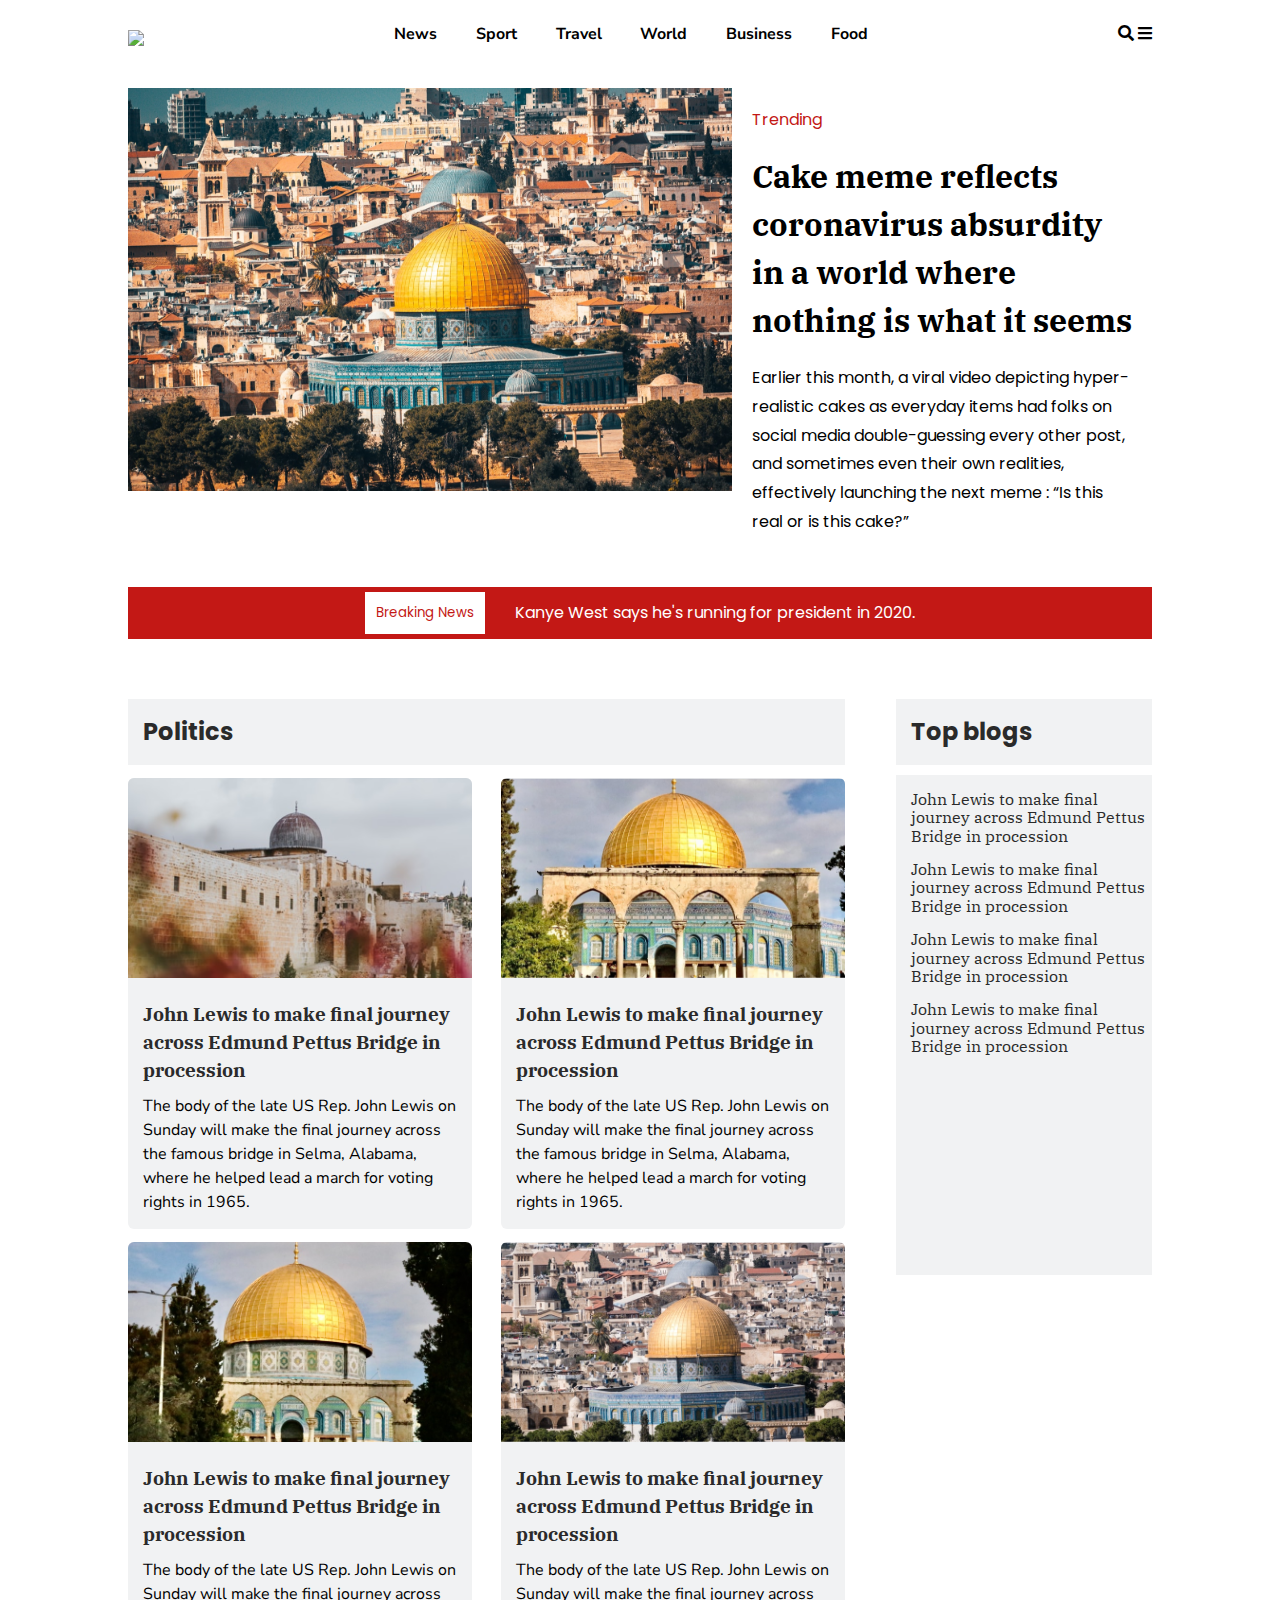
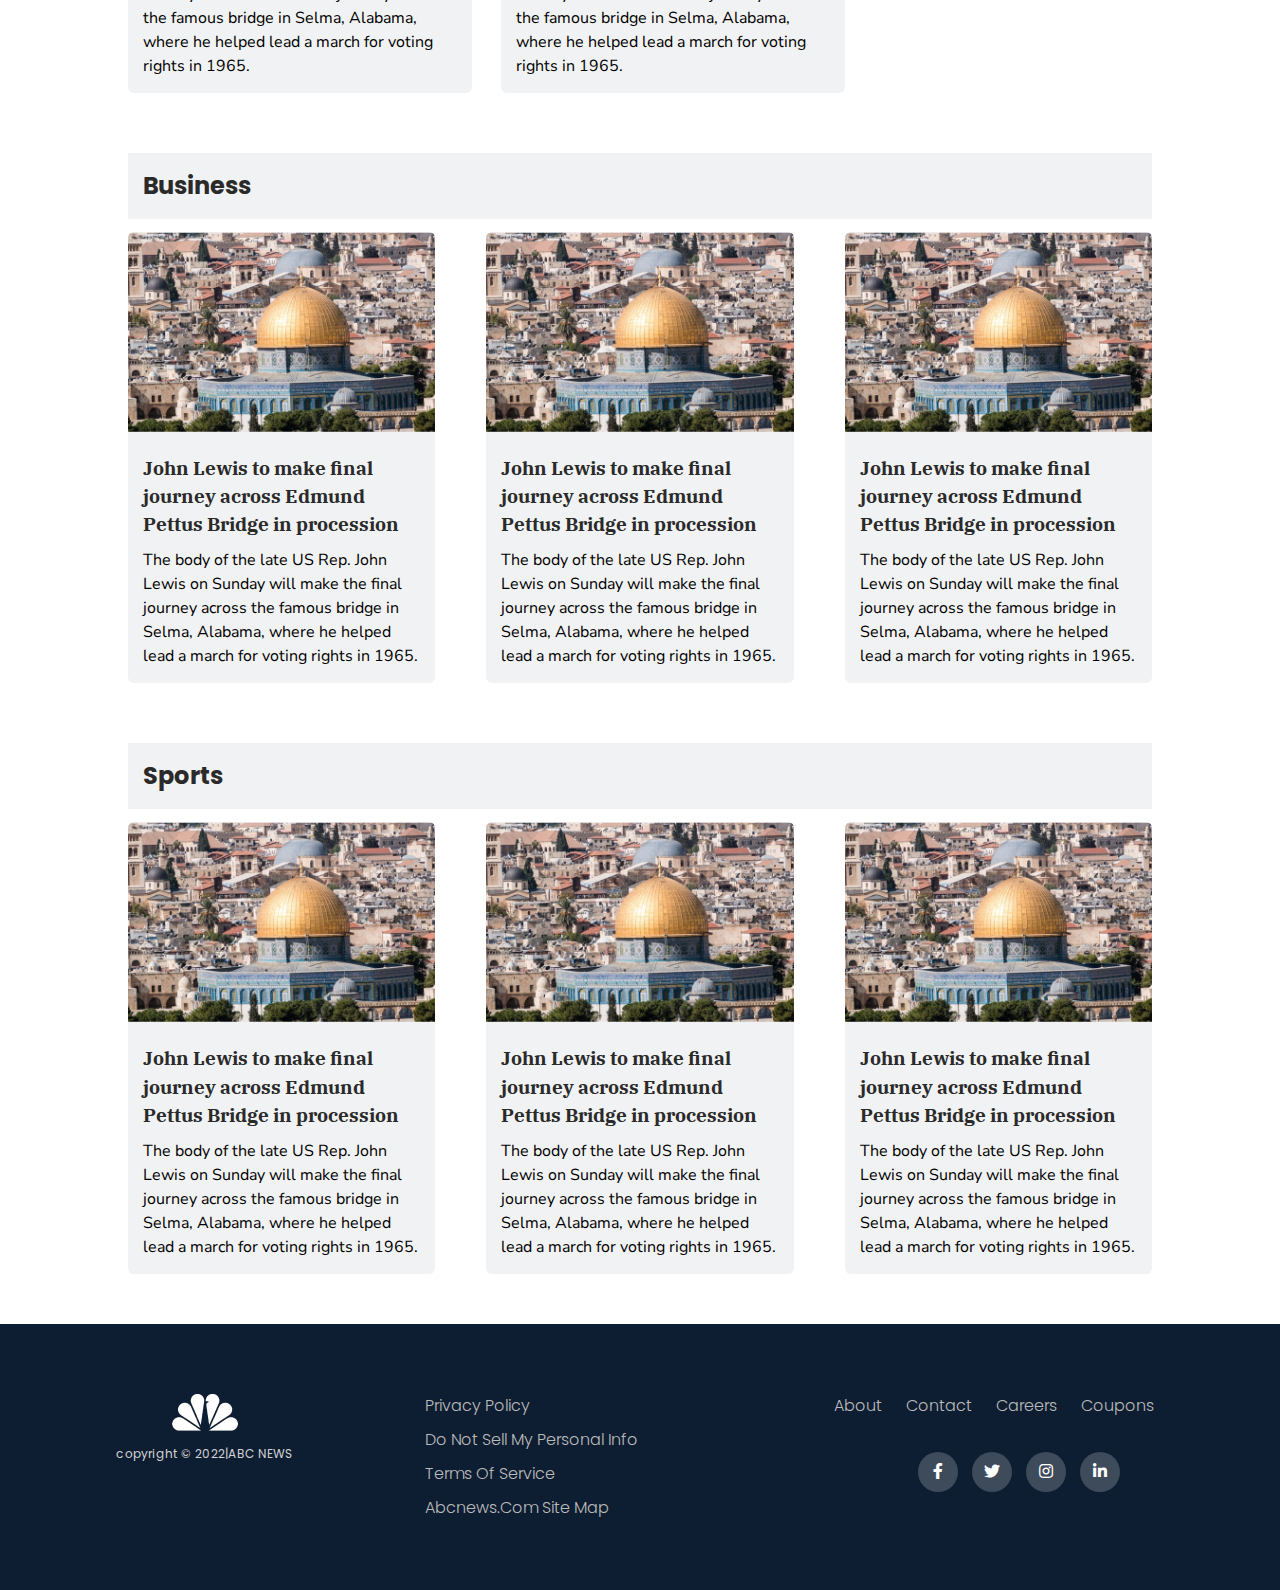
==== commit ff84b5d7: "project completed" ====
--- a/index.html
+++ b/index.html
@@ -18,11 +18,14 @@
             <header>
                 <nav>
                     <div class="logo">
-                        <img src="assets/logo.png" />
+                        <a href="index.html">
+                            <img src="assets/logo.png"/>
+                        </a>
+                    
                     </div>
 
                     <ul class="menu">
-                        <li><a href=""> News</a></li>
+                        <li><a href="details.html"> News</a></li>
                         <li><a href=""> Sport</a></li>
                         <li><a href=""> Travel</a></li>
                         <li><a href=""> World</a></li>
@@ -31,7 +34,11 @@
                     </ul>
                     <div class="toggle">
                         <span><i class="fas fa-search"></i></span>
-                        <span><i class="fas fa-bars"></i></span>
+                        <span><i class="fas fa-bars"></i></span></i> 
+                  
+
+
+                        
                     </div>
                 </nav>
                 <div class="header">
@@ -41,8 +48,12 @@
                     <div class="header-info">
                         <span>Trending</span>
                         <h1>
-                            Cake meme reflects coronavirus absurdity in a world
-                            where nothing is what it seems
+                            <a href="details.html">
+
+                                Cake meme reflects coronavirus absurdity in a world
+                                where nothing is what it seems
+                            </a>
+                       
                         </h1>
                         <p>
                             Earlier this month, a viral video depicting
--- a/style.css
+++ b/style.css
@@ -12,14 +12,16 @@
 }
 
 .container {
-    margin: auto;
-    width: 1170px;
-}
+    margin: 0px auto;
+    width: 80vw;
+}
+
 
 .rowFlex {
     display: flex;
     justify-content: space-between;
     flex-wrap: wrap;
+    width: 100%;
 }
 nav {
     width: 100%;
@@ -56,6 +58,7 @@
     color: #c31815;
 }
 
+
 .header {
     margin: 30px 0px;
     display: flex;
@@ -91,7 +94,10 @@
     margin: 20px 0px;
     font-family: "IBM Plex Serif";
 }
-
+.header-info h1 a{
+    text-decoration: none;
+    color: #000;
+}
 .header-info p {
     line-height: 1.8;
     font-family: Poppins;
@@ -118,11 +124,94 @@
     font-family: Poppins;
 }
 
+
+/*****  main Section ******/
+.main {
+    padding-top: 60px;
+    display: flex;
+    justify-content: space-between;
+    width: 100%;
+    align-items: flex-start;
+}
+
+.news {
+    width: 70%;
+}
+.news h2 {
+    background-color: #f1f2f3;
+    padding: 15px;
+    color: #2a2a2a;
+    font-family: "Poppins";
+}
+
+.news .cards {
+    display: flex;
+    margin-top: 13px;
+    justify-content: space-between;
+}
+.news .cards .card {
+    width: 48%;
+    background-color: #f1f2f3;
+}
+.news .cards .card .card-body {
+    padding: 15px;
+}
+.news .cards .card .card-body h3 {
+    color: #2a2a2a;
+    font-family: "IBM Plex Serif";
+}
+.news .cards .card .card-body p {
+    line-height: 1.5;
+    margin-top: 10px;
+    font-family: "Nunito Sans";
+    font-size: 1rem;
+}
+
+.news .cards .card img {
+    max-width: 100%;
+    height: 200px;
+    object-fit: cover;
+    transition: all 0.5s ease-in-out;
+}
+
+.news .cards .card:hover img {
+    transform: scale(1.1);
+}
+.blogs {
+    width: 25%;
+}
+
+.blogs h2 {
+    background-color: #f1f2f3;
+    padding: 15px;
+    color: #2a2a2a;
+    font-family: "Poppins";
+}
+.last-blogs {
+    background-color: #f1f2f3;
+    padding: 15px 0px 15px 15px;
+    margin-top: 10px;
+    height: 500px;
+}
+
+.last-blogs p {
+    color: #2a2a2a;
+    margin-bottom: 15px;
+    font-family: "IBM Plex Serif";
+    line-height: 115.38%;
+}
+
+
+/**** end main section ***/
+
+
 /* start comment section*/
 .comment,
 .topic {
     padding: 30px 0;
+    padding-bottom: 0px;
     margin: 20px auto;
+    margin-bottom: 0px;
 }
 .col-9 {
     width: 60%;
@@ -258,7 +347,8 @@
     margin: 15px auto;
 }
 .card {
-    width: 220px;
+    width: 18%;
+    /* width: 220px; */
     border-radius: 6px;
     overflow: hidden;
     background-color: #f7f4f4;
@@ -283,151 +373,11 @@
     margin-bottom: 25px;
     margin-top: 10px;
 }
-/*****  main Section ******/
-.main {
-    padding-top: 60px;
-    display: flex;
-    justify-content: space-between;
-    width: 100%;
-    align-items: flex-start;
-}
-
-.news {
-    width: 70%;
-}
-.news h2 {
-    background-color: #f1f2f3;
-    padding: 15px;
-    color: #2a2a2a;
-    font-family: "Poppins";
-}
-
-.news .cards {
-    display: flex;
-    margin-top: 13px;
-    justify-content: space-between;
-}
-.news .cards .card {
-    width: 48%;
-    background-color: #f1f2f3;
-}
-.news .cards .card .card-body {
-    padding: 15px;
-}
-.news .cards .card .card-body h3 {
-    color: #2a2a2a;
-    font-family: "IBM Plex Serif";
-}
-.news .cards .card .card-body p {
-    line-height: 1.5;
-    margin-top: 10px;
-    font-family: "Nunito Sans";
-    font-size: 1rem;
-}
-
-.news .cards .card img {
-    max-width: 100%;
-    height: 200px;
-    object-fit: cover;
-    transition: all 0.5s ease-in-out;
-}
-
-.news .cards .card:hover img {
-    transform: scale(1.1);
-}
-.blogs {
-    width: 25%;
-}
-
-.blogs h2 {
-    background-color: #f1f2f3;
-    padding: 15px;
-    color: #2a2a2a;
-    font-family: "Poppins";
-}
-.last-blogs {
-    background-color: #f1f2f3;
-    padding: 15px 0px 15px 15px;
-    margin-top: 10px;
-    height: 500px;
-}
-
-.last-blogs p {
-    color: #2a2a2a;
-    margin-bottom: 15px;
-    font-family: "IBM Plex Serif";
-    line-height: 115.38%;
-}
-/**** end main section ***/
+
 /* End topic Section */
 /* end comment  section*/
 
-@media (max-width: 600px) {
-    .col-9 {
-        width: 100%;
-        text-align: center;
-    }
-    .commentDetails p {
-        font-size: 1.4rem;
-        line-height: 1.8;
-    }
-    .author {
-        font-size: 1.2rem;
-    }
-    .col-3 {
-        display: none;
-    }
-    .userComment p {
-        width: 100%;
-        font-size: 1.3rem;
-    }
-
-    .card,
-    .topic h2 {
-        width: 100%;
-        margin: 25px;
-    }
-    .topic h2 {
-        font-size: 2rem;
-    }
-    .card .body p {
-        font-size: 1.9rem;
-    }
-}
-
-@media (max-width: 900px) {
-    .col-9 {
-        width: 100%;
-        margin: 0 25px;
-    }
-    .commentDetails p {
-        font-size: 1.4rem;
-        line-height: 1.8;
-    }
-    .author {
-        font-size: 1.2rem;
-    }
-
-    .col-3 {
-        display: none;
-    }
-    .userComment p {
-        width: 100%;
-        font-size: 1.3rem;
-    }
-
-    .card,
-    .topic h2 {
-        width: 100%;
-        margin: 25px;
-    }
-    .topic h2 {
-        font-size: 2rem;
-    }
-    .card .body p {
-        font-size: 1.9rem;
-    }
-}
+
 
 @keyframes anime {
     0% {
@@ -443,13 +393,7 @@
 
 
 /*****  main Section ******/
-.main {
-    padding-top: 60px;
-    display: flex;
-    justify-content: space-between;
-    width: 100%;
-    align-items: flex-start;
-  }
+
   .news2 {
       width: 100%;
   }
@@ -600,3 +544,314 @@
 .footer-logo {
     text-align: center;
 }
+
+
+
+.newsTitleAndImg {
+    position: relative;
+    background-image: linear-gradient(#0e1e32 65%, transparent 50%);
+    width: 100%;
+    max-height: 60vh;
+    display: flex;
+    flex-wrap: wrap;
+    flex-direction: column;
+    align-items: center;
+    margin-top: 15px;
+}
+
+.newsTitleAndImg::before {
+    content: "";
+    position: absolute;
+    top: -4px;
+    left: 0px;
+    height: 8px;
+    width: 75%;
+    background-color: #c31815;
+    animation: widthLine 1s ease-in-out;
+}
+
+.wrapTitleAndImg {
+    display: flex;
+    flex-direction: column;
+    align-items: center;
+    width: 80%;
+    height: 60vh;
+}
+
+.newsTitle {
+    margin: 50px 0 40px 0;
+    color: #fff;
+    width: 60%;
+    font-size: 1.7rem;
+    font-family: "IBM Plex Serif";
+}
+
+.newsImg {
+    width: 100%;
+    height: 60%;
+    object-fit: cover;
+    animation: popUp 1s ease-in-out;
+}
+
+.newsDescAndRecommended {
+    margin-top: 40px;
+}
+
+.wrap {
+    width: 80%;
+    margin: 0 auto;
+    display: flex;
+    flex-wrap: wrap;
+    align-items: flex-start;
+    justify-content: space-between;
+}
+
+.newsDesc {
+    width: 73%;
+    font-size: 1.1rem;
+    white-space: pre-line;
+    font-family: "Nunito Sans";
+    font-weight: 600;
+    animation: moveLeft 1.5s ease-in-out;
+}
+
+.recommended {
+    width: 25%;
+    animation: moveRight 1.5s ease-in-out;
+}
+
+.imgAndDecsOfRecom {
+    margin-top: 20px;
+    background-color: #f7f4f4;
+}
+
+.titleReco {
+    font-size: 1.2rem;
+    font-weight: 900;
+}
+
+.recommended img {
+    width: 100%;
+    height: 200px;
+    object-fit: cover;
+}
+
+.decsOfRecom {
+    font-family: "IBM Plex Serif";
+    padding: 15px;
+    padding-bottom: 50px;
+}
+
+.decsOfRecom:hover {
+    color: #c31815;
+    transition: color 0.3s linear;
+}
+
+@keyframes widthLine {
+    0% {
+        width: 0px;
+    }
+}
+
+@keyframes popUp {
+    25% {
+        opacity: 0;
+        transform: scale(0.5);
+    }
+}
+
+@keyframes moveRight {
+    0% {
+        transform: translate(1000px);
+    }
+}
+
+@keyframes moveLeft {
+    0% {
+        opacity: 0;
+        transform: translate(-1000px);
+    }
+}
+
+@media (max-width: 600px) {
+    html {
+        font-size: 12px;
+    }
+
+    .container{
+        width: 100vw;
+    }
+    
+    .newsImg {
+        height: 250px;
+    }
+    .newsTitle {
+        margin: 30px 0 15px 0;
+        width: 80%;
+    }
+    .wrap {
+        flex-direction: column;
+        align-items: flex-start;
+    }
+    .newsDesc {
+        width: 100%;
+    }
+    .recommended {
+        margin-top: 30px;
+        width: 100%;
+    }
+
+    .col-9 {
+        width: 100%;
+        text-align: center;
+    }
+    .commentDetails p {
+        font-size: 1.4rem;
+        line-height: 1.8;
+    }
+    .author {
+        font-size: 1.2rem;
+    }
+    .col-3 {
+        display: none;
+    }
+    .userComment p {
+        width: 100%;
+        font-size: 1.3rem;
+    }
+
+    .card,
+    .topic h2 {
+        width: 100%;
+        margin: 25px;
+    }
+    .topic h2 {
+        font-size: 2rem;
+    }
+    .card .body p {
+        font-size: 1.9rem;
+    }
+}
+
+@media (min-width: 600px) and (max-width: 900px) {
+    html {
+        font-size: 14px;
+    }
+
+    .container{
+        width: 100vw;
+    }
+
+    .newsImg {
+        height: 250px;
+    }
+    .wrap {
+        flex-direction: row;
+        align-items: flex-start;
+        justify-content: space-between;
+    }
+    .newsDesc {
+        width: 65%;
+    }
+    .recommended {
+        margin-top: 30px;
+        width: 30%;
+        margin-top: 0;
+    }
+
+    .col-9 {
+        width: 100%;
+        margin: 0 25px;
+    }
+    .commentDetails p {
+        font-size: 1.4rem;
+        line-height: 1.8;
+    }
+    .author {
+        font-size: 1.2rem;
+    }
+
+    .col-3 {
+        display: none;
+    }
+    .userComment p {
+        width: 100%;
+        font-size: 1.3rem;
+    }
+
+    .card,
+    .topic h2 {
+        width: 100%;
+        margin: 25px;
+    }
+    .topic h2 {
+        font-size: 2rem;
+    }
+    .card .body p {
+        font-size: 1.9rem;
+    }
+}
+/** Responsive ***/ 
+@media (min-width: 900px) and (max-width: 1247px){
+    .header-info {
+       width: 100%;
+    }
+}
+@media (max-width :900px){
+    body{
+        overflow-x: hidden;
+    }
+    .container {
+      overflow: hidden;
+      width: 100vw;
+      padding: 0px 25px;
+    }
+    nav .menu {
+        display: none;
+    }
+   
+    nav{
+        flex-wrap: wrap;
+    }
+
+    .header{
+        display: block;
+    }
+    .header-info{
+        width: 100%;
+    }
+    header .header-news{
+      display: block;
+      width: 100%;
+      
+   
+    
+    }
+    header .header-news button{
+       margin-left: 115px;
+       padding: 5px;
+    }
+    header .header-news p{
+        text-align: center;
+        margin-top: 10px;
+    }
+
+    .main{
+        display: block;
+        padding-top: 20px;
+    }
+    .news ,.news2{
+        width: 100%;
+    }
+    .news .cards ,.news2 .cards{
+        display: block;
+    }
+    .news .cards .card ,    .news2 .cards .card {
+        width: 100%;
+        margin: auto auto 15px auto;
+
+    }
+    .blogs{
+        width: 100%;
+    }
+}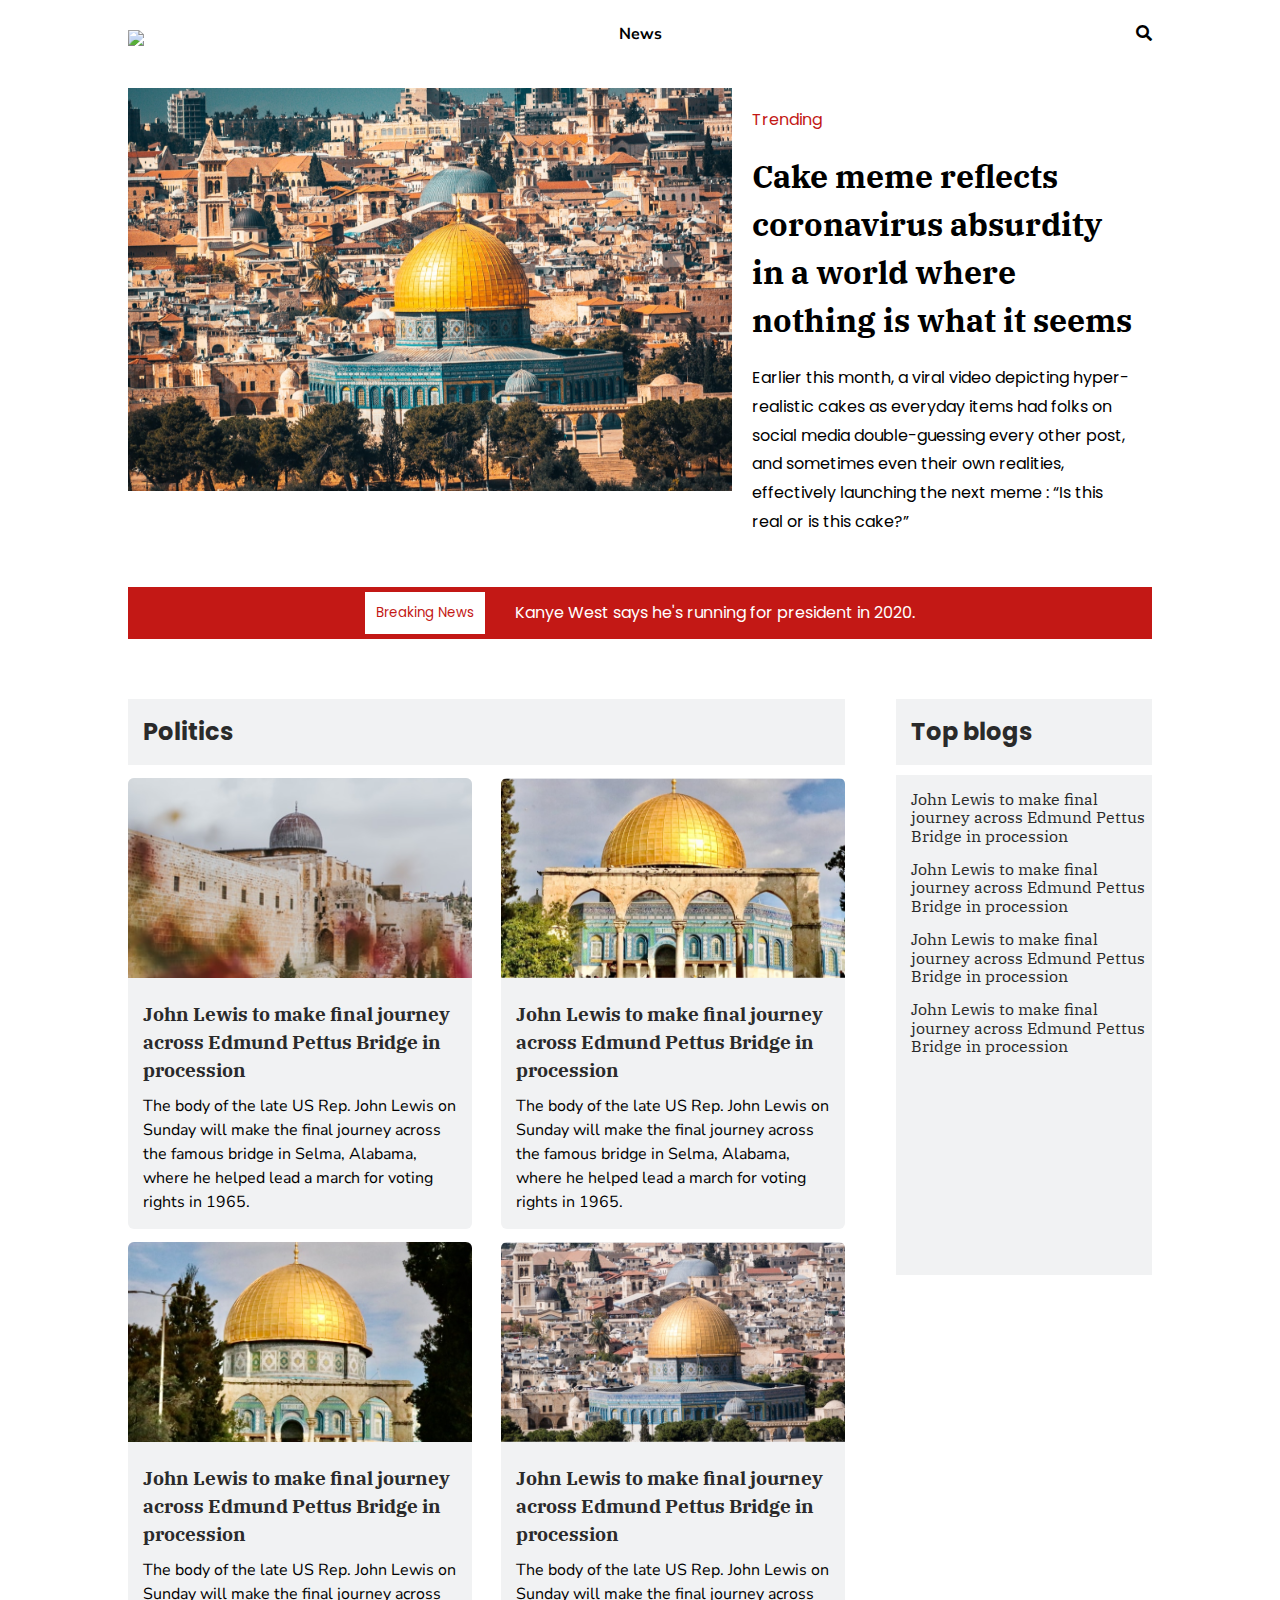
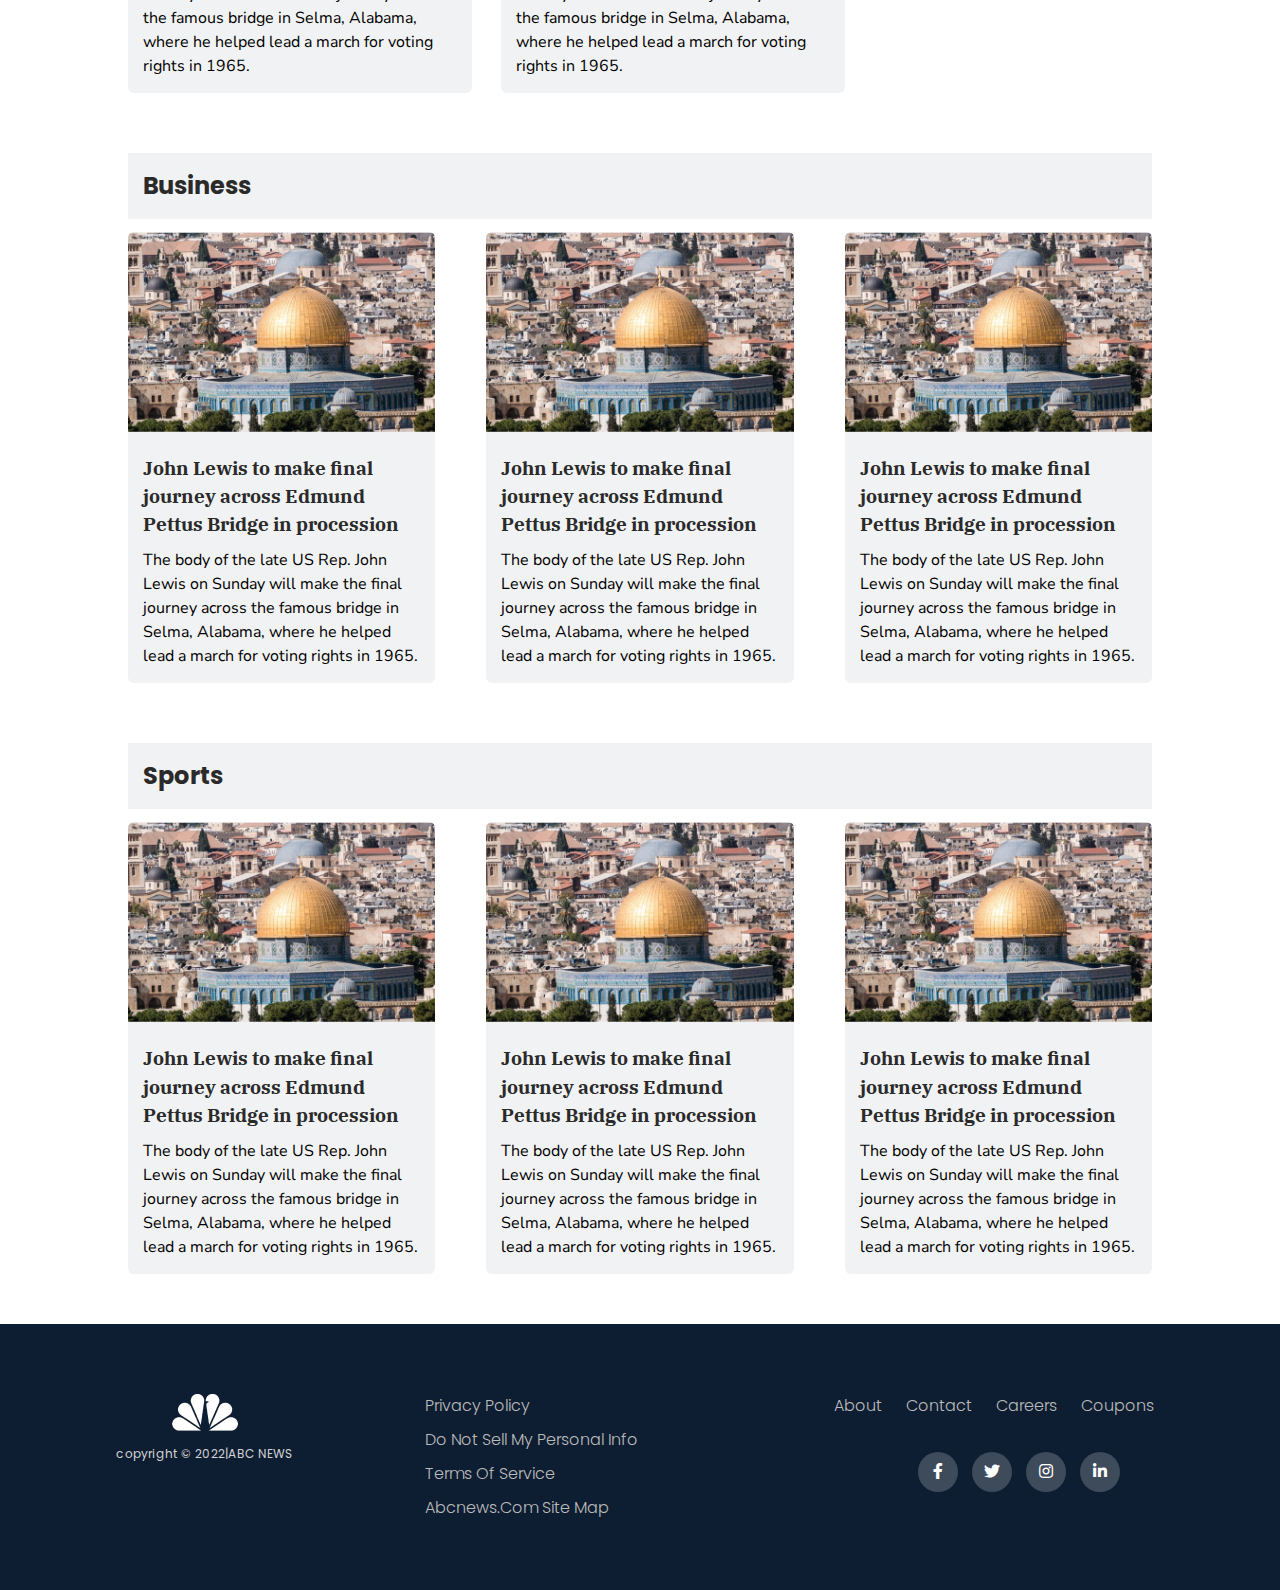
==== commit 599db5bd: "Update index.html" ====
--- a/index.html
+++ b/index.html
@@ -10,7 +10,7 @@
         />
 
         <link rel="stylesheet" href="style.css" />
-        <title>News Websites</title>
+        <title>ZoneHaber / SoNDakika Haberleri</title>
     </head>
 
     <body>
@@ -25,16 +25,11 @@
                     </div>
 
                     <ul class="menu">
-                        <li><a href="details.html"> News</a></li>
-                        <li><a href=""> Sport</a></li>
-                        <li><a href=""> Travel</a></li>
-                        <li><a href=""> World</a></li>
-                        <li><a href=""> Business</a></li>
-                        <li><a href=""> Food</a></li>
+                        <li><a href="index.html"> News</a></li>  
                     </ul>
                     <div class="toggle">
                         <span><i class="fas fa-search"></i></span>
-                        <span><i class="fas fa-bars"></i></span></i> 
+                        
                   
 
 
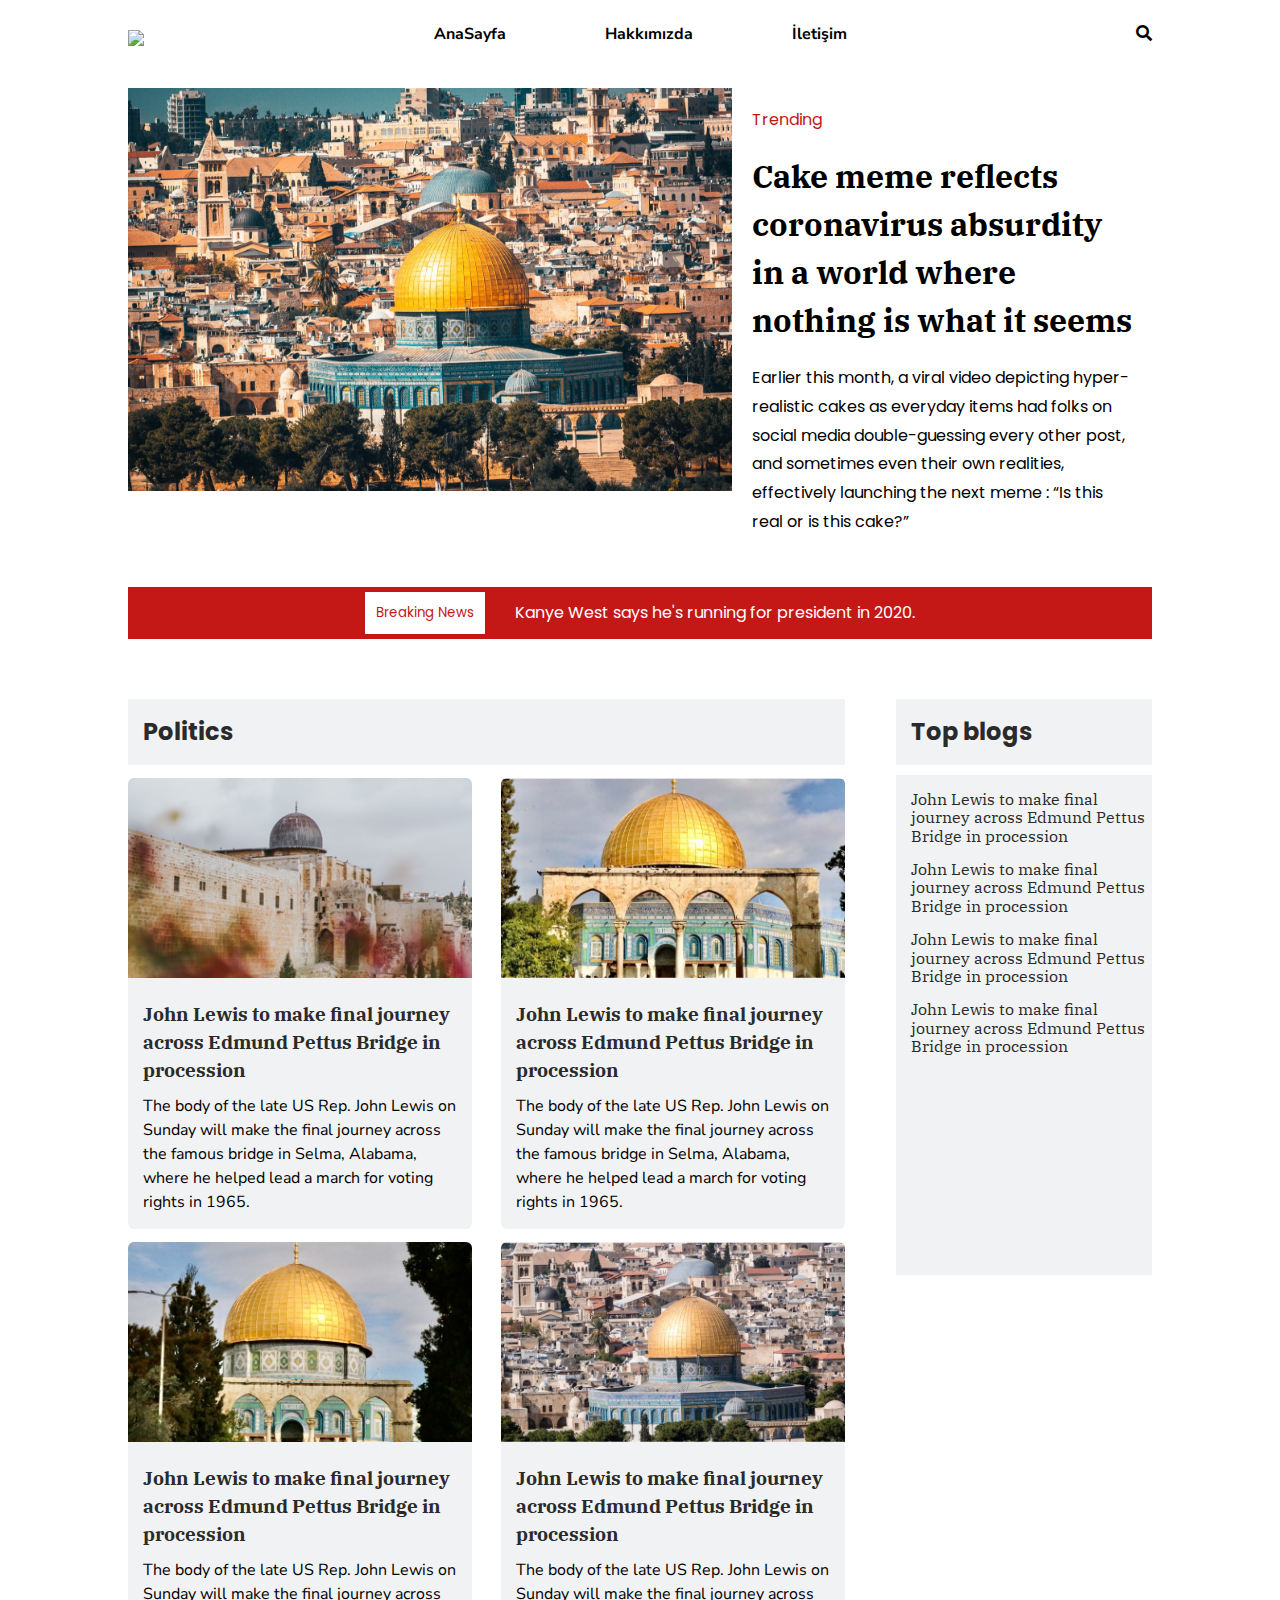
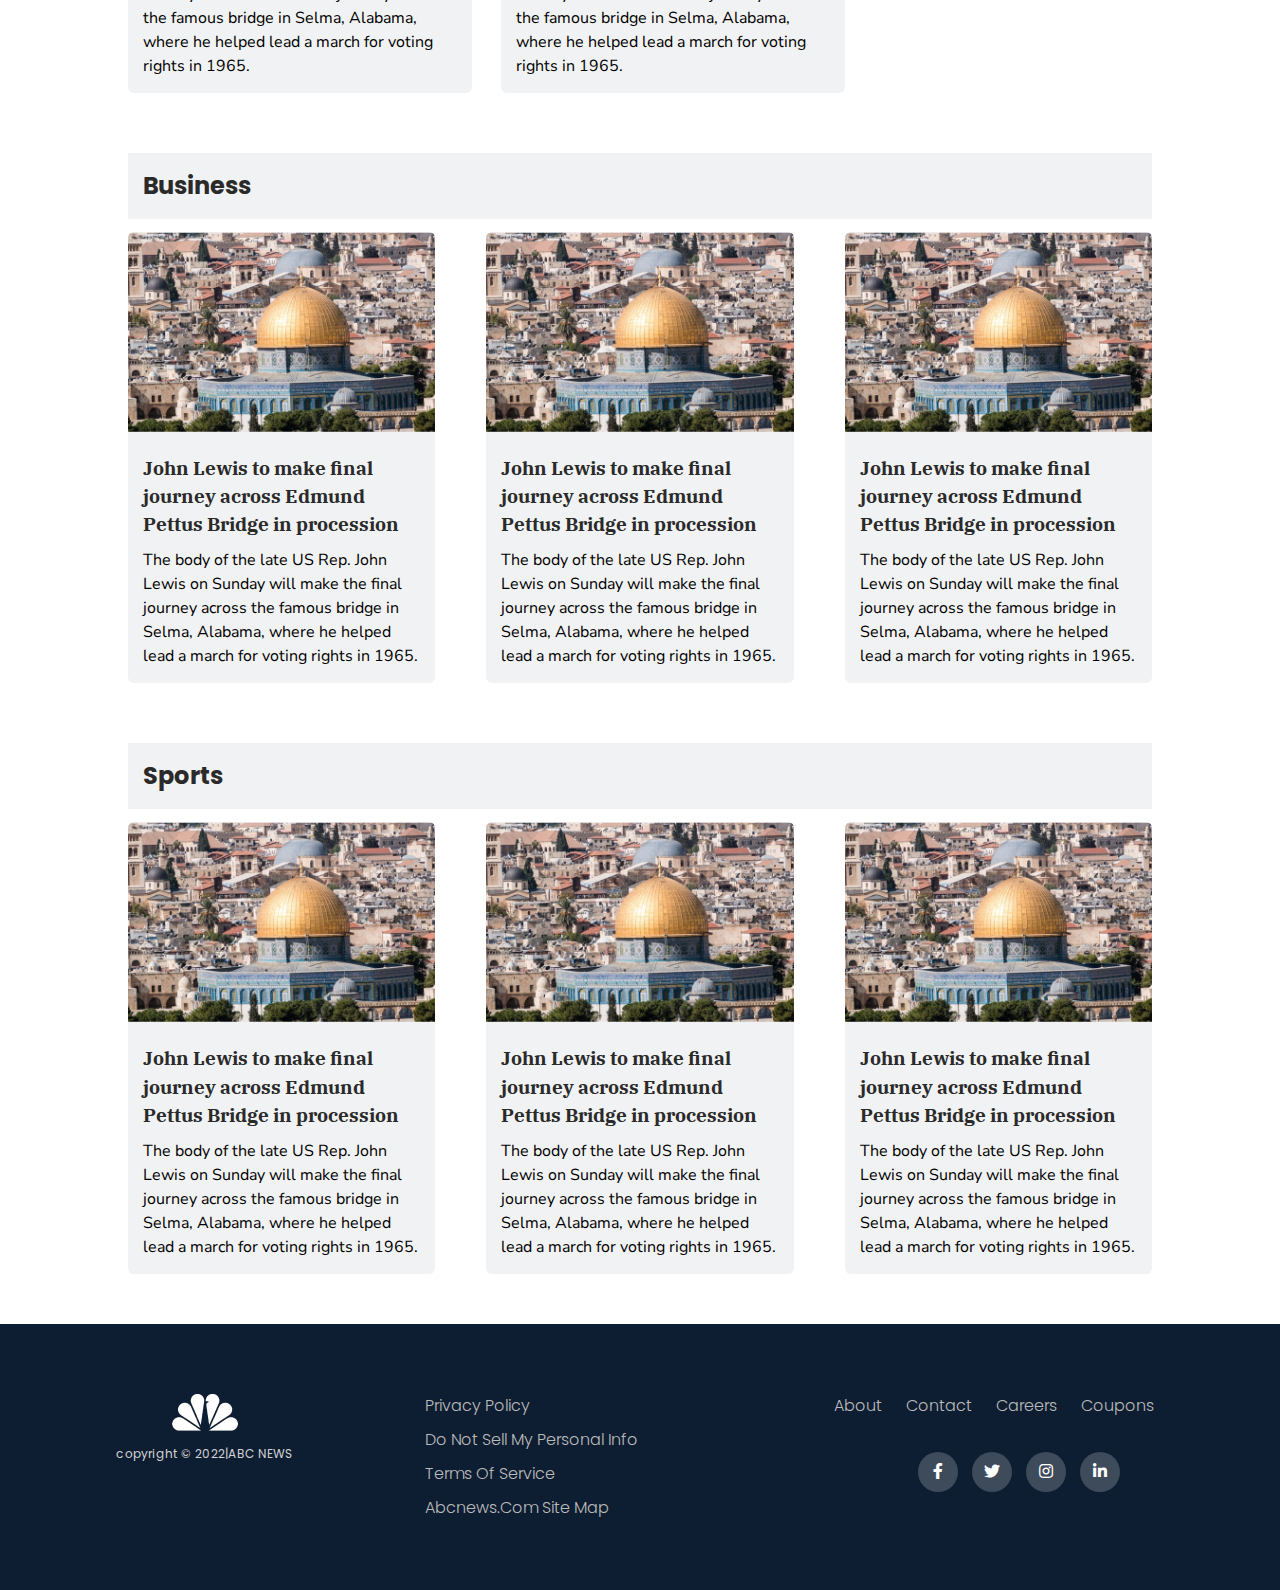
==== commit 97b179b0: "Update index.html" ====
--- a/index.html
+++ b/index.html
@@ -25,7 +25,9 @@
                     </div>
 
                     <ul class="menu">
-                        <li><a href="index.html"> News</a></li>  
+                        <li><a href="index.html"> AnaSayfa</a></li>  
+                        <li><a href="index.html"> Hakkımızda</a></li>  
+                        <li><a href="index.html"> İletişim</a></li>  
                     </ul>
                     <div class="toggle">
                         <span><i class="fas fa-search"></i></span>
